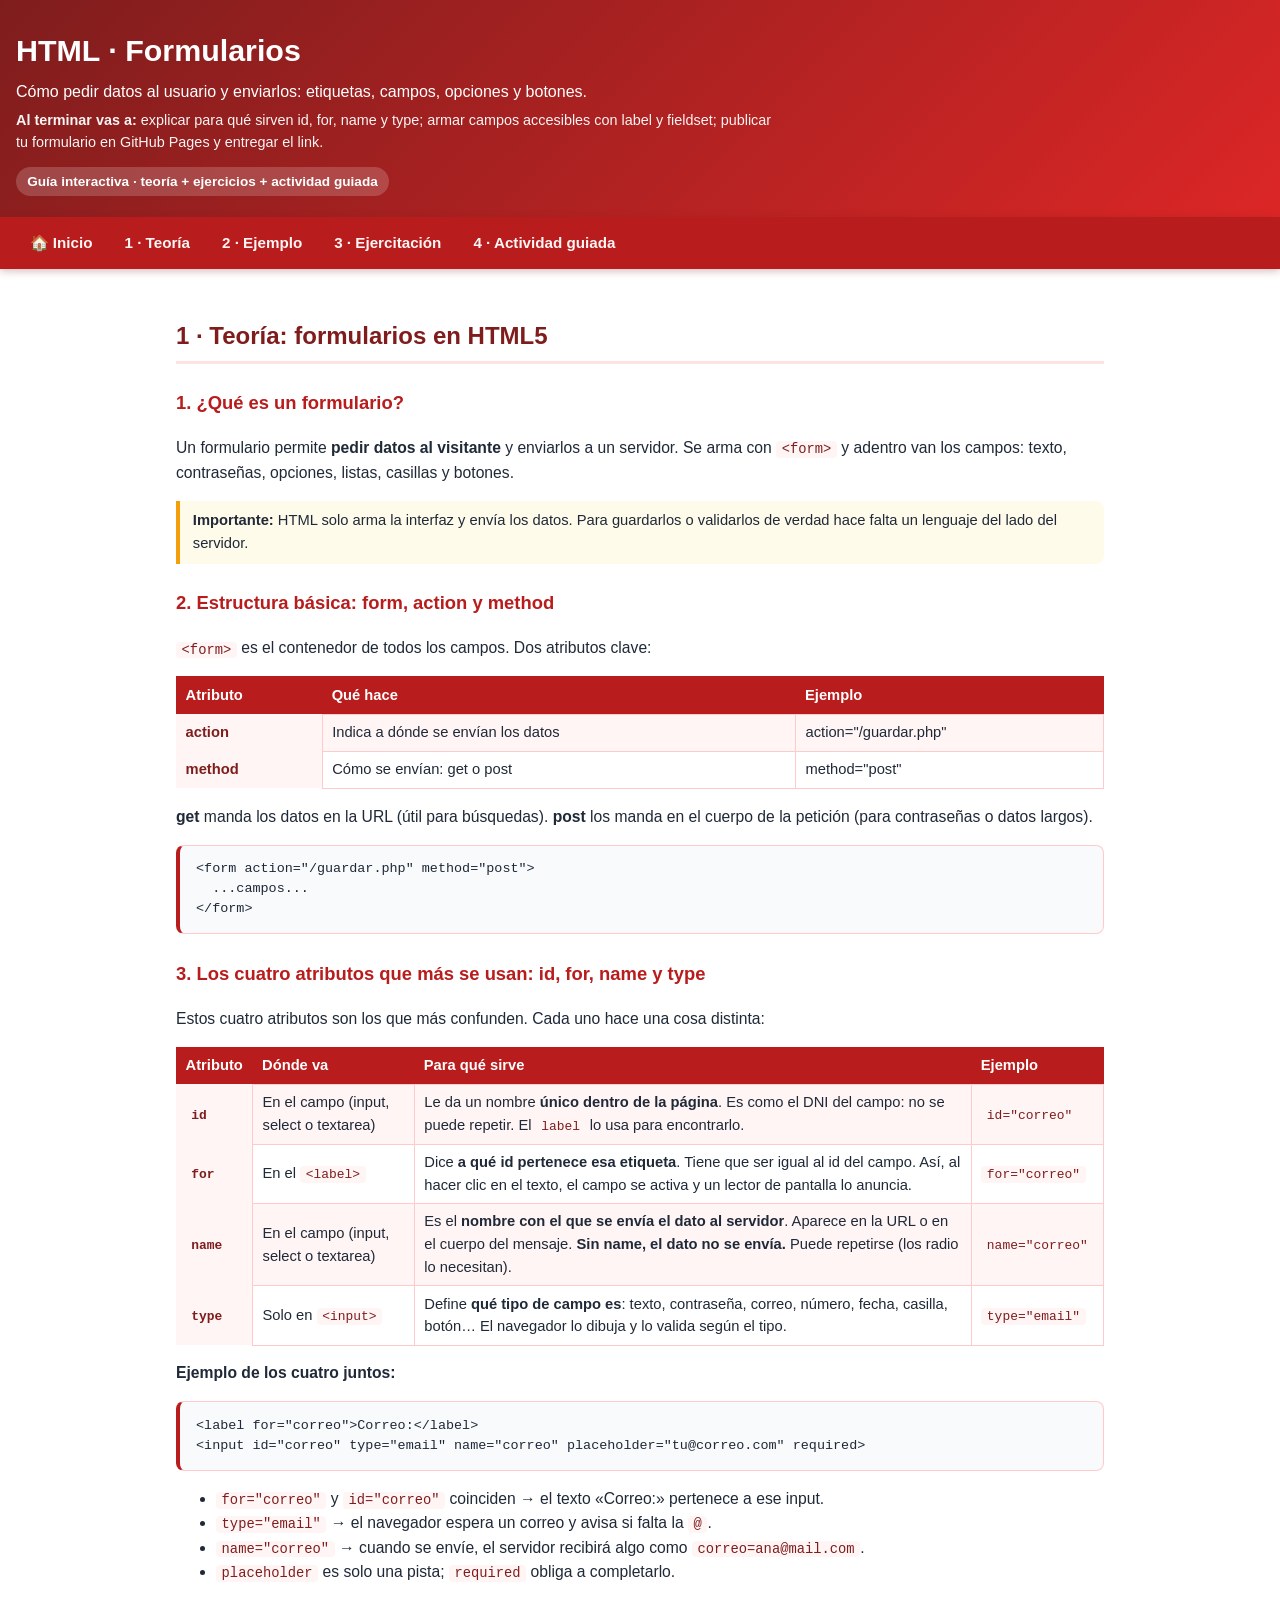
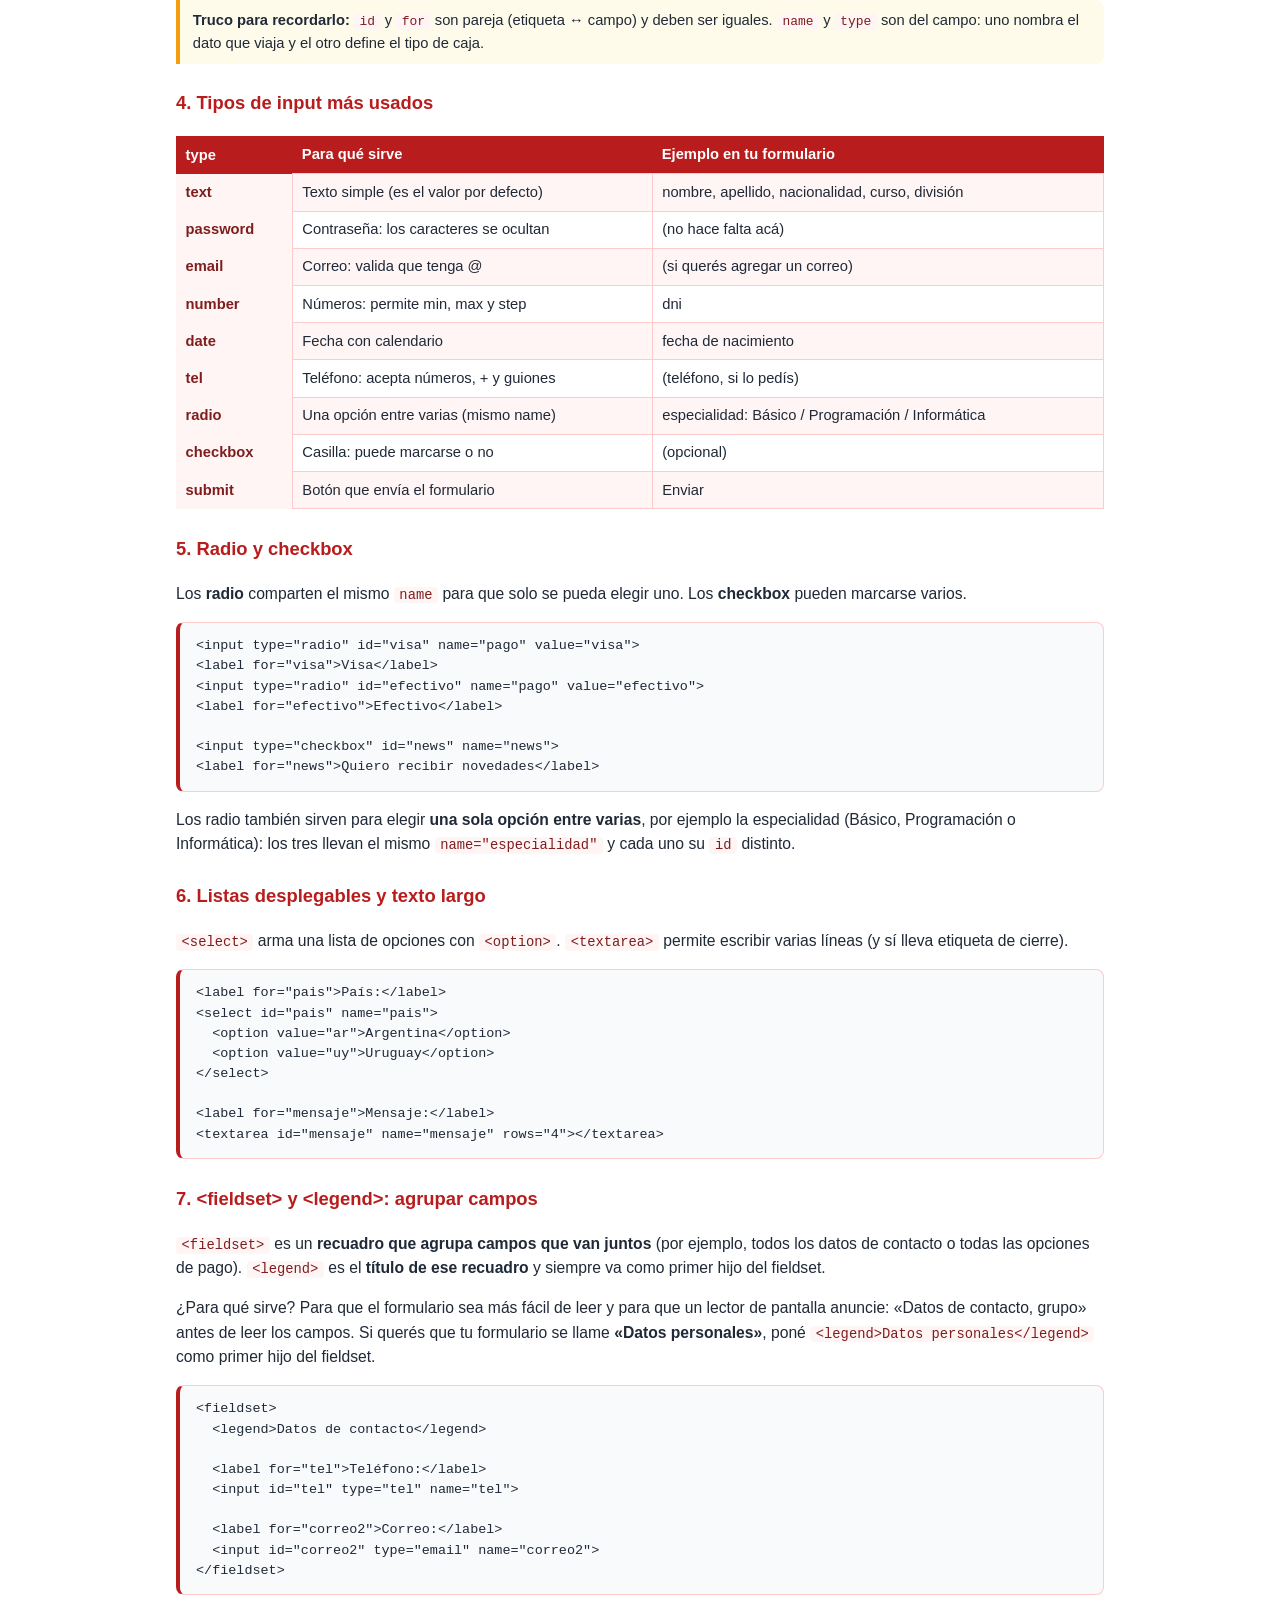
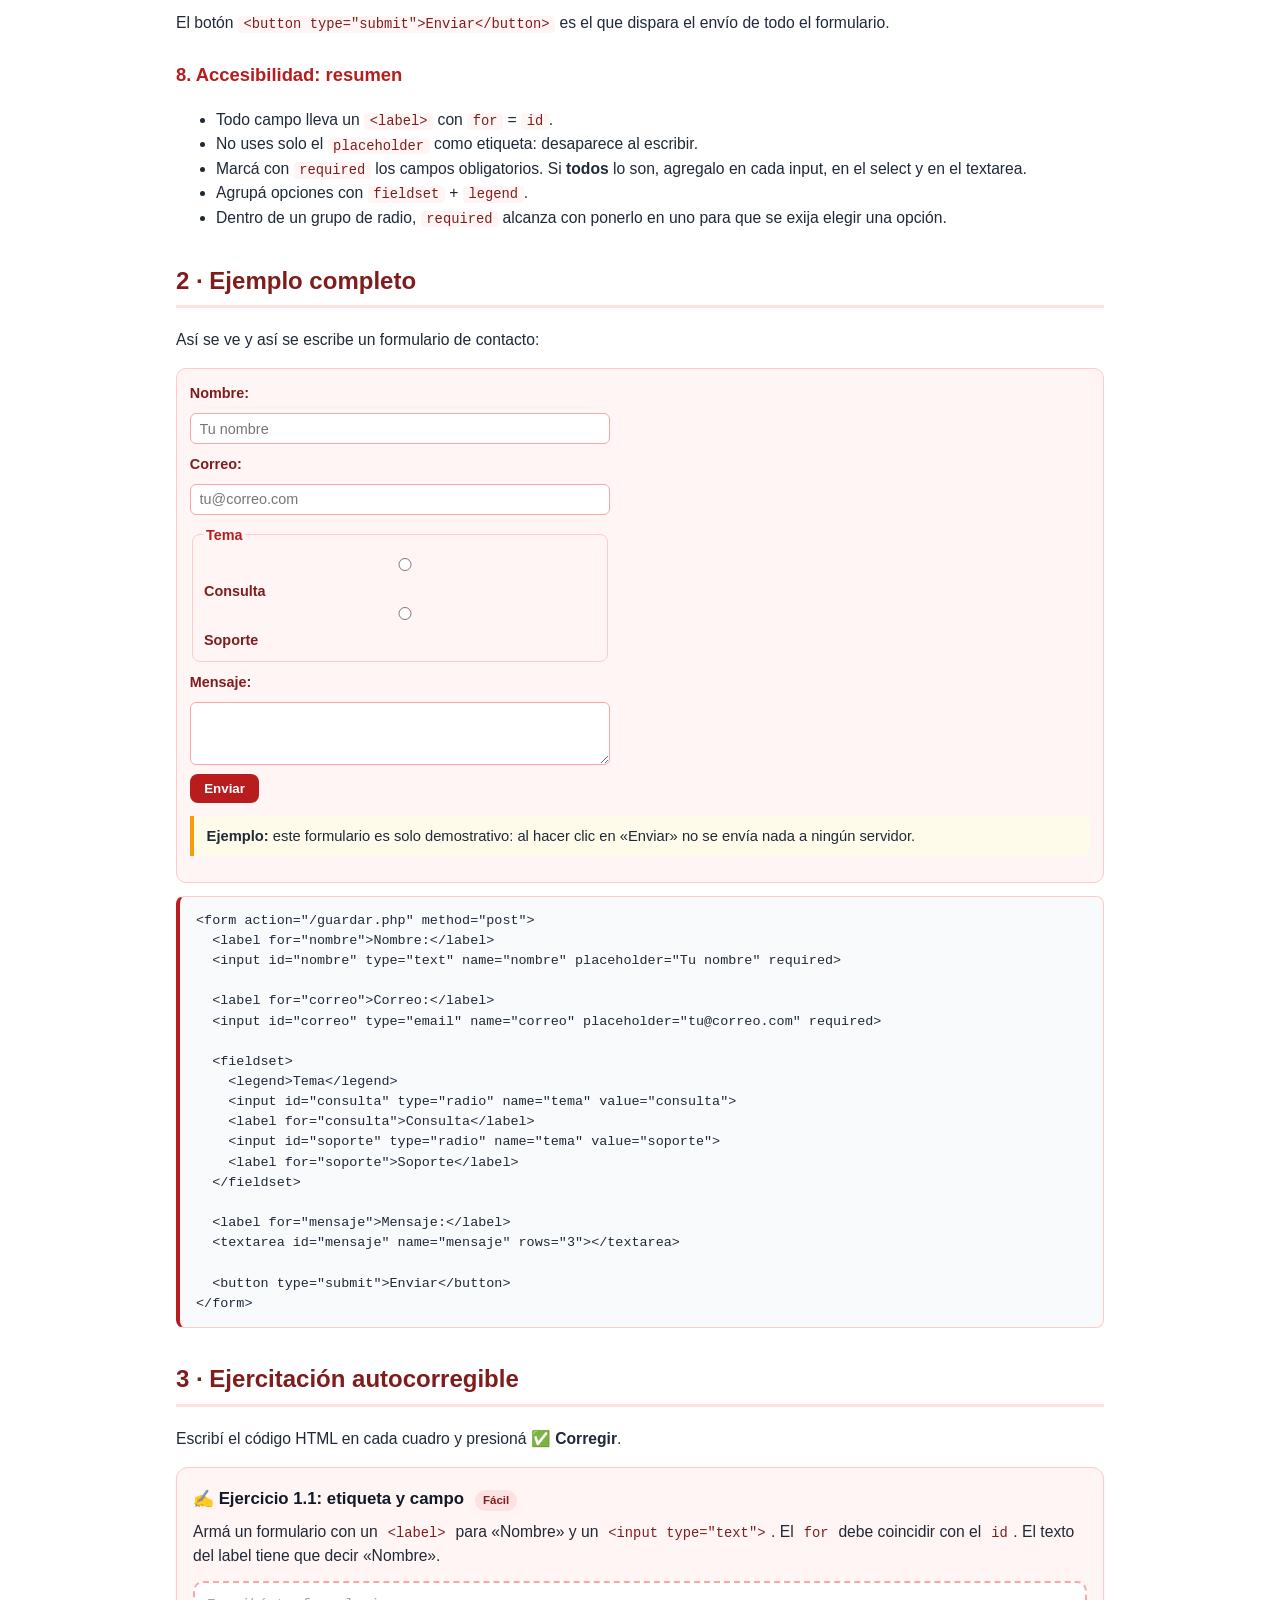
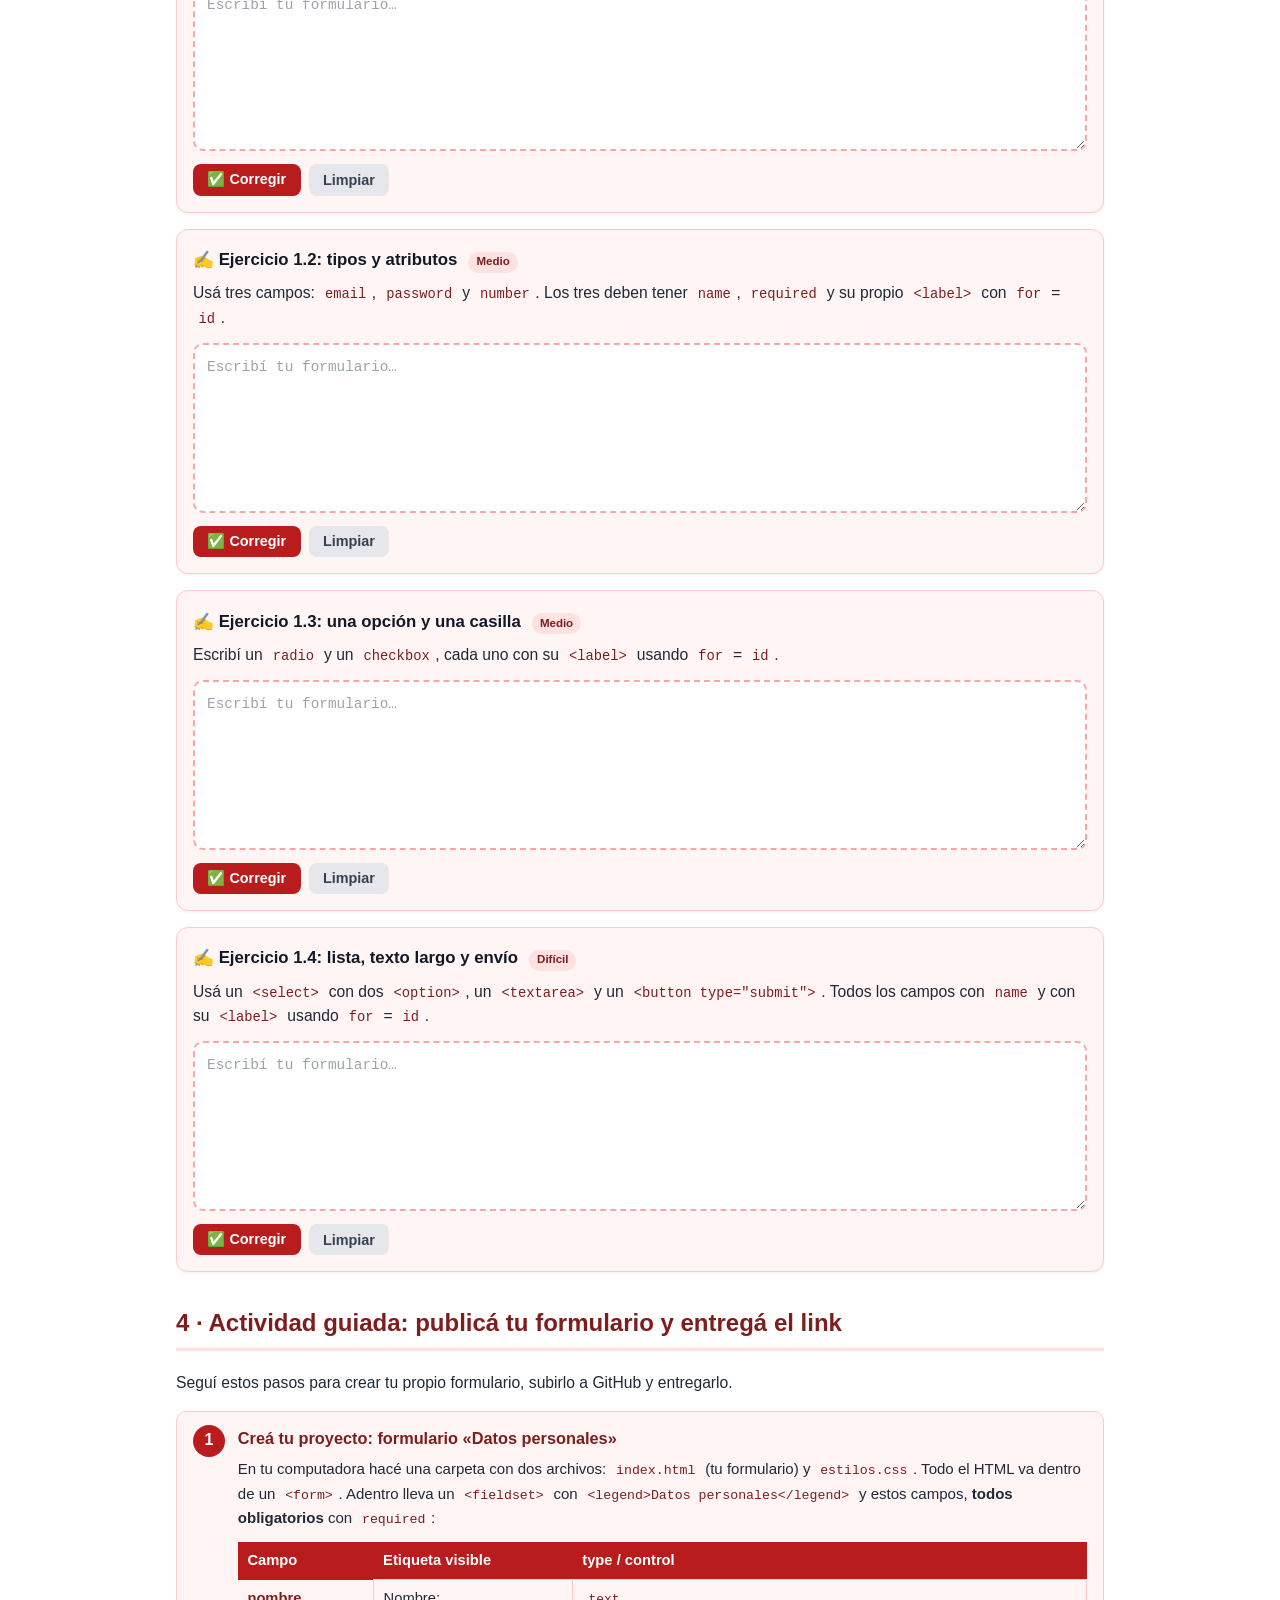
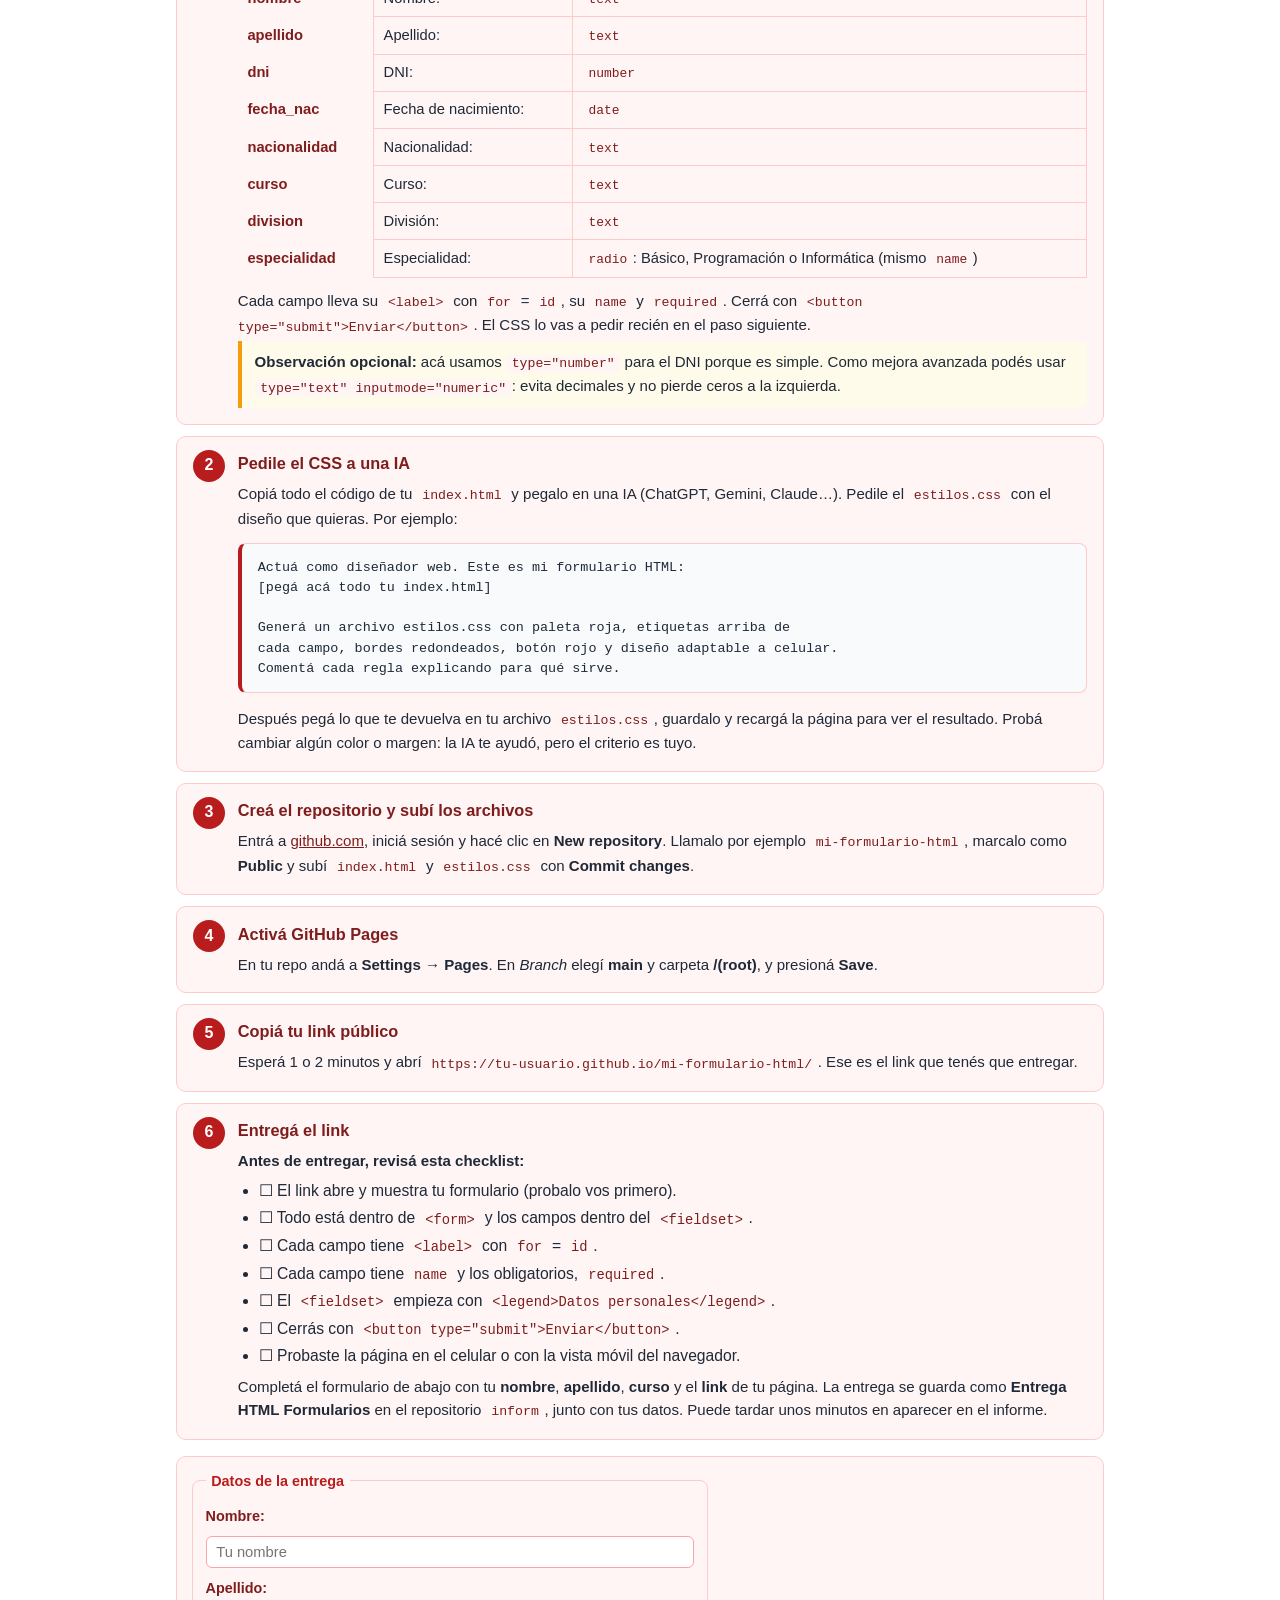
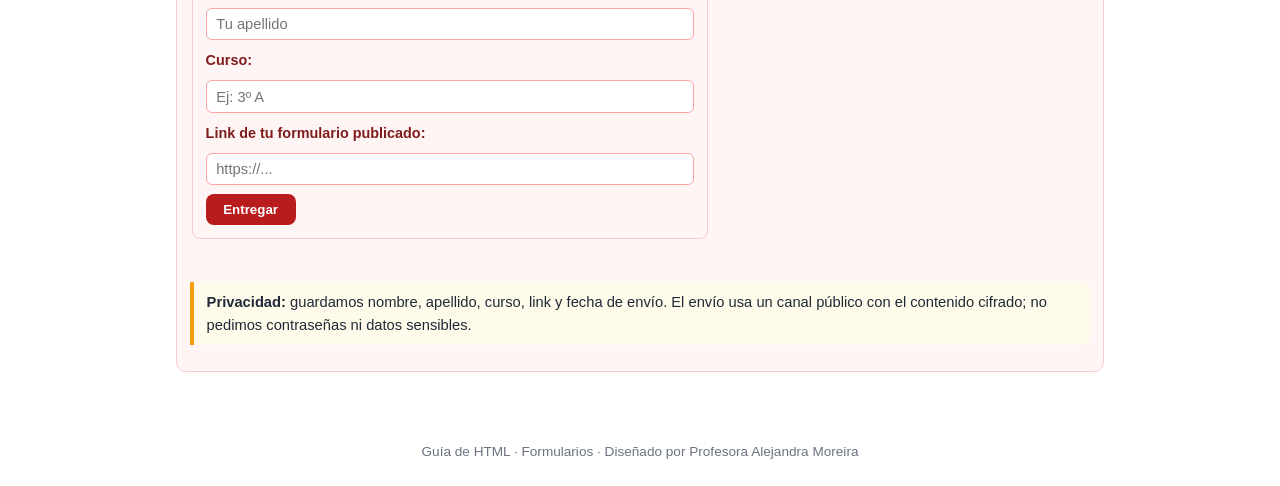
==== formularios/index.html @ 6a8c74bb "Unificar guias de tablas y formularios en el hub con tres entregas y credito docente" ====
<!DOCTYPE html>
<html lang="es">
<head>
<meta charset="utf-8">
<meta name="viewport" content="width=device-width, initial-scale=1">
<meta name="description" content="Guía interactiva de formularios HTML5: para qué sirven id, for, name y type, campos accesibles con label y fieldset, ejercicios autocorregibles y cómo publicar tu formulario con GitHub Pages.">
<title>HTML · Formularios</title>
<link rel="stylesheet" href="../estilos.css">
</head>
<body>
<a class="skip-link" href="#main">Ir al contenido</a>

<header class="hero">
  <h1>HTML · Formularios</h1>
  <p>Cómo pedir datos al usuario y enviarlos: etiquetas, campos, opciones y botones.</p>
  <p class="objetivos"><strong>Al terminar vas a:</strong> explicar para qué sirven id, for, name y type; armar campos accesibles con label y fieldset; publicar tu formulario en GitHub Pages y entregar el link.</p>
  <span class="badge">Guía interactiva · teoría + ejercicios + actividad guiada</span>
</header>

<nav class="solo" aria-label="Navegación de la guía">
  <a href="../index.html">🏠 Inicio</a>
  <a href="#teoria">1 · Teoría</a>
  <a href="#ejemplo">2 · Ejemplo</a>
  <a href="#ejercicios">3 · Ejercitación</a>
  <a href="#actividad">4 · Actividad guiada</a>
</nav>

<main id="main">

<section id="teoria">
  <h2 class="tema">1 · Teoría: formularios en HTML5</h2>

  <h3>1. ¿Qué es un formulario?</h3>
  <p>Un formulario permite <strong>pedir datos al visitante</strong> y enviarlos a un servidor.
  Se arma con <code class="inline">&lt;form&gt;</code> y adentro van los campos: texto,
  contraseñas, opciones, listas, casillas y botones.</p>
  <div class="nota"><strong>Importante:</strong> HTML solo arma la interfaz y envía los datos.
  Para guardarlos o validarlos de verdad hace falta un lenguaje del lado del servidor.</div>

  <h3>2. Estructura básica: form, action y method</h3>
  <p><code class="inline">&lt;form&gt;</code> es el contenedor de todos los campos. Dos atributos clave:</p>
  <div class="tabla-scroll">
  <table class="datos">
    <tr><th scope="col">Atributo</th><th scope="col">Qué hace</th><th scope="col">Ejemplo</th></tr>
    <tr><th scope="row">action</th><td>Indica a dónde se envían los datos</td><td>action="/guardar.php"</td></tr>
    <tr><th scope="row">method</th><td>Cómo se envían: get o post</td><td>method="post"</td></tr>
  </table>
  </div>
  <p><strong>get</strong> manda los datos en la URL (útil para búsquedas).
  <strong>post</strong> los manda en el cuerpo de la petición (para contraseñas o datos largos).</p>
<pre class="codigo">&lt;form action="/guardar.php" method="post"&gt;
  ...campos...
&lt;/form&gt;</pre>

  <h3>3. Los cuatro atributos que más se usan: id, for, name y type</h3>
  <p>Estos cuatro atributos son los que más confunden. Cada uno hace una cosa distinta:</p>
  <div class="tabla-scroll">
  <table class="datos">
    <tr><th scope="col">Atributo</th><th scope="col">Dónde va</th><th scope="col">Para qué sirve</th><th scope="col">Ejemplo</th></tr>
    <tr>
      <th scope="row"><code class="inline">id</code></th>
      <td>En el campo (input, select o textarea)</td>
      <td>Le da un nombre <strong>único dentro de la página</strong>. Es como el DNI del campo: no se puede repetir. El <code class="inline">label</code> lo usa para encontrarlo.</td>
      <td><code class="inline">id="correo"</code></td>
    </tr>
    <tr>
      <th scope="row"><code class="inline">for</code></th>
      <td>En el <code class="inline">&lt;label&gt;</code></td>
      <td>Dice <strong>a qué id pertenece esa etiqueta</strong>. Tiene que ser igual al id del campo. Así, al hacer clic en el texto, el campo se activa y un lector de pantalla lo anuncia.</td>
      <td><code class="inline">for="correo"</code></td>
    </tr>
    <tr>
      <th scope="row"><code class="inline">name</code></th>
      <td>En el campo (input, select o textarea)</td>
      <td>Es el <strong>nombre con el que se envía el dato al servidor</strong>. Aparece en la URL o en el cuerpo del mensaje. <strong>Sin name, el dato no se envía.</strong> Puede repetirse (los radio lo necesitan).</td>
      <td><code class="inline">name="correo"</code></td>
    </tr>
    <tr>
      <th scope="row"><code class="inline">type</code></th>
      <td>Solo en <code class="inline">&lt;input&gt;</code></td>
      <td>Define <strong>qué tipo de campo es</strong>: texto, contraseña, correo, número, fecha, casilla, botón… El navegador lo dibuja y lo valida según el tipo.</td>
      <td><code class="inline">type="email"</code></td>
    </tr>
  </table>
  </div>

  <p><strong>Ejemplo de los cuatro juntos:</strong></p>
<pre class="codigo">&lt;label for="correo"&gt;Correo:&lt;/label&gt;
&lt;input id="correo" type="email" name="correo" placeholder="tu@correo.com" required&gt;</pre>
  <ul>
    <li><code class="inline">for="correo"</code> y <code class="inline">id="correo"</code> coinciden → el texto «Correo:» pertenece a ese input.</li>
    <li><code class="inline">type="email"</code> → el navegador espera un correo y avisa si falta la <code class="inline">@</code>.</li>
    <li><code class="inline">name="correo"</code> → cuando se envíe, el servidor recibirá algo como <code class="inline">correo=ana@mail.com</code>.</li>
    <li><code class="inline">placeholder</code> es solo una pista; <code class="inline">required</code> obliga a completarlo.</li>
  </ul>
  <div class="nota"><strong>Truco para recordarlo:</strong> <code class="inline">id</code> y <code class="inline">for</code> son pareja (etiqueta ↔ campo) y deben ser iguales. <code class="inline">name</code> y <code class="inline">type</code> son del campo: uno nombra el dato que viaja y el otro define el tipo de caja.</div>

  <h3>4. Tipos de input más usados</h3>
  <div class="tabla-scroll">
  <table class="datos">
    <tr><th scope="col">type</th><th scope="col">Para qué sirve</th><th scope="col">Ejemplo en tu formulario</th></tr>
    <tr><th scope="row">text</th><td>Texto simple (es el valor por defecto)</td><td>nombre, apellido, nacionalidad, curso, división</td></tr>
    <tr><th scope="row">password</th><td>Contraseña: los caracteres se ocultan</td><td>(no hace falta acá)</td></tr>
    <tr><th scope="row">email</th><td>Correo: valida que tenga @</td><td>(si querés agregar un correo)</td></tr>
    <tr><th scope="row">number</th><td>Números: permite min, max y step</td><td>dni</td></tr>
    <tr><th scope="row">date</th><td>Fecha con calendario</td><td>fecha de nacimiento</td></tr>
    <tr><th scope="row">tel</th><td>Teléfono: acepta números, + y guiones</td><td>(teléfono, si lo pedís)</td></tr>
    <tr><th scope="row">radio</th><td>Una opción entre varias (mismo name)</td><td>especialidad: Básico / Programación / Informática</td></tr>
    <tr><th scope="row">checkbox</th><td>Casilla: puede marcarse o no</td><td>(opcional)</td></tr>
    <tr><th scope="row">submit</th><td>Botón que envía el formulario</td><td>Enviar</td></tr>
  </table>
  </div>

  <h3>5. Radio y checkbox</h3>
  <p>Los <strong>radio</strong> comparten el mismo <code class="inline">name</code> para que solo
  se pueda elegir uno. Los <strong>checkbox</strong> pueden marcarse varios.</p>
<pre class="codigo">&lt;input type="radio" id="visa" name="pago" value="visa"&gt;
&lt;label for="visa"&gt;Visa&lt;/label&gt;
&lt;input type="radio" id="efectivo" name="pago" value="efectivo"&gt;
&lt;label for="efectivo"&gt;Efectivo&lt;/label&gt;

&lt;input type="checkbox" id="news" name="news"&gt;
&lt;label for="news"&gt;Quiero recibir novedades&lt;/label&gt;</pre>
  <p>Los radio también sirven para elegir <strong>una sola opción entre varias</strong>, por ejemplo
  la especialidad (Básico, Programación o Informática): los tres llevan el mismo
  <code class="inline">name="especialidad"</code> y cada uno su <code class="inline">id</code> distinto.</p>

  <h3>6. Listas desplegables y texto largo</h3>
  <p><code class="inline">&lt;select&gt;</code> arma una lista de opciones con
  <code class="inline">&lt;option&gt;</code>. <code class="inline">&lt;textarea&gt;</code> permite
  escribir varias líneas (y sí lleva etiqueta de cierre).</p>
<pre class="codigo">&lt;label for="pais"&gt;País:&lt;/label&gt;
&lt;select id="pais" name="pais"&gt;
  &lt;option value="ar"&gt;Argentina&lt;/option&gt;
  &lt;option value="uy"&gt;Uruguay&lt;/option&gt;
&lt;/select&gt;

&lt;label for="mensaje"&gt;Mensaje:&lt;/label&gt;
&lt;textarea id="mensaje" name="mensaje" rows="4"&gt;&lt;/textarea&gt;</pre>

  <h3>7. &lt;fieldset&gt; y &lt;legend&gt;: agrupar campos</h3>
  <p><code class="inline">&lt;fieldset&gt;</code> es un <strong>recuadro que agrupa campos que van juntos</strong>
  (por ejemplo, todos los datos de contacto o todas las opciones de pago).
  <code class="inline">&lt;legend&gt;</code> es el <strong>título de ese recuadro</strong> y siempre va
  como primer hijo del fieldset.</p>
  <p>¿Para qué sirve? Para que el formulario sea más fácil de leer y para que un lector de
  pantalla anuncie: «Datos de contacto, grupo» antes de leer los campos.
  Si querés que tu formulario se llame <strong>«Datos personales»</strong>, poné
  <code class="inline">&lt;legend&gt;Datos personales&lt;/legend&gt;</code> como primer hijo del fieldset.</p>
<pre class="codigo">&lt;fieldset&gt;
  &lt;legend&gt;Datos de contacto&lt;/legend&gt;

  &lt;label for="tel"&gt;Teléfono:&lt;/label&gt;
  &lt;input id="tel" type="tel" name="tel"&gt;

  &lt;label for="correo2"&gt;Correo:&lt;/label&gt;
  &lt;input id="correo2" type="email" name="correo2"&gt;
&lt;/fieldset&gt;</pre>
  <p>El botón <code class="inline">&lt;button type="submit"&gt;Enviar&lt;/button&gt;</code> es el que
  dispara el envío de todo el formulario.</p>

  <h3>8. Accesibilidad: resumen</h3>
  <ul>
    <li>Todo campo lleva un <code class="inline">&lt;label&gt;</code> con <code class="inline">for</code> = <code class="inline">id</code>.</li>
    <li>No uses solo el <code class="inline">placeholder</code> como etiqueta: desaparece al escribir.</li>
    <li>Marcá con <code class="inline">required</code> los campos obligatorios. Si <strong>todos</strong> lo son, agregalo en cada input, en el select y en el textarea.</li>
    <li>Agrupá opciones con <code class="inline">fieldset</code> + <code class="inline">legend</code>.</li>
    <li>Dentro de un grupo de radio, <code class="inline">required</code> alcanza con ponerlo en uno para que se exija elegir una opción.</li>
  </ul>
</section>

<section id="ejemplo">
  <h2 class="tema">2 · Ejemplo completo</h2>
  <p>Así se ve y así se escribe un formulario de contacto:</p>
  <div class="ejemplo">
    <form class="demo-form" id="form-demo" action="#" method="post">
      <label for="demo-nombre">Nombre:</label>
      <input id="demo-nombre" type="text" name="nombre" placeholder="Tu nombre" required>
      <label for="demo-correo">Correo:</label>
      <input id="demo-correo" type="email" name="correo" placeholder="tu@correo.com" required>
      <fieldset>
        <legend>Tema</legend>
        <input id="demo-consulta" type="radio" name="tema" value="consulta">
        <label for="demo-consulta">Consulta</label>
        <input id="demo-soporte" type="radio" name="tema" value="soporte">
        <label for="demo-soporte">Soporte</label>
      </fieldset>
      <label for="demo-mensaje">Mensaje:</label>
      <textarea id="demo-mensaje" name="mensaje" rows="3"></textarea>
      <button type="submit">Enviar</button>
    </form>
    <p class="nota"><strong>Ejemplo:</strong> este formulario es solo demostrativo: al hacer clic en «Enviar» no se envía nada a ningún servidor.</p>
  </div>
<pre class="codigo">&lt;form action="/guardar.php" method="post"&gt;
  &lt;label for="nombre"&gt;Nombre:&lt;/label&gt;
  &lt;input id="nombre" type="text" name="nombre" placeholder="Tu nombre" required&gt;

  &lt;label for="correo"&gt;Correo:&lt;/label&gt;
  &lt;input id="correo" type="email" name="correo" placeholder="tu@correo.com" required&gt;

  &lt;fieldset&gt;
    &lt;legend&gt;Tema&lt;/legend&gt;
    &lt;input id="consulta" type="radio" name="tema" value="consulta"&gt;
    &lt;label for="consulta"&gt;Consulta&lt;/label&gt;
    &lt;input id="soporte" type="radio" name="tema" value="soporte"&gt;
    &lt;label for="soporte"&gt;Soporte&lt;/label&gt;
  &lt;/fieldset&gt;

  &lt;label for="mensaje"&gt;Mensaje:&lt;/label&gt;
  &lt;textarea id="mensaje" name="mensaje" rows="3"&gt;&lt;/textarea&gt;

  &lt;button type="submit"&gt;Enviar&lt;/button&gt;
&lt;/form&gt;</pre>
</section>

<section id="ejercicios">
  <h2 class="tema">3 · Ejercitación autocorregible</h2>
  <p>Escribí el código HTML en cada cuadro y presioná <strong>✅ Corregir</strong>.</p>

  <article class="ejercicio" data-id="f1">
    <h3>✍️ Ejercicio 1.1: etiqueta y campo <span class="nivel">Fácil</span></h3>
    <p class="consigna">Armá un formulario con un <code class="inline">&lt;label&gt;</code> para
    «Nombre» y un <code class="inline">&lt;input type="text"&gt;</code>. El <code class="inline">for</code>
    debe coincidir con el <code class="inline">id</code>. El texto del label tiene que decir «Nombre».</p>
    <textarea class="respuesta" spellcheck="false" placeholder="Escribí tu formulario…"></textarea>
    <div class="acciones">
      <button type="button" class="accion corregir">✅ Corregir</button>
      <button type="button" class="accion limpiar">Limpiar</button>
    </div>
    <div class="resultado"></div>
  </article>

  <article class="ejercicio" data-id="f2">
    <h3>✍️ Ejercicio 1.2: tipos y atributos <span class="nivel">Medio</span></h3>
    <p class="consigna">Usá tres campos: <code class="inline">email</code>,
    <code class="inline">password</code> y <code class="inline">number</code>. Los tres deben tener
    <code class="inline">name</code>, <code class="inline">required</code> y su propio
    <code class="inline">&lt;label&gt;</code> con <code class="inline">for</code> = <code class="inline">id</code>.</p>
    <textarea class="respuesta" spellcheck="false" placeholder="Escribí tu formulario…"></textarea>
    <div class="acciones">
      <button type="button" class="accion corregir">✅ Corregir</button>
      <button type="button" class="accion limpiar">Limpiar</button>
    </div>
    <div class="resultado"></div>
  </article>

  <article class="ejercicio" data-id="f3">
    <h3>✍️ Ejercicio 1.3: una opción y una casilla <span class="nivel">Medio</span></h3>
    <p class="consigna">Escribí un <code class="inline">radio</code> y un
    <code class="inline">checkbox</code>, cada uno con su <code class="inline">&lt;label&gt;</code>
    usando <code class="inline">for</code> = <code class="inline">id</code>.</p>
    <textarea class="respuesta" spellcheck="false" placeholder="Escribí tu formulario…"></textarea>
    <div class="acciones">
      <button type="button" class="accion corregir">✅ Corregir</button>
      <button type="button" class="accion limpiar">Limpiar</button>
    </div>
    <div class="resultado"></div>
  </article>

  <article class="ejercicio" data-id="f4">
    <h3>✍️ Ejercicio 1.4: lista, texto largo y envío <span class="nivel">Difícil</span></h3>
    <p class="consigna">Usá un <code class="inline">&lt;select&gt;</code> con dos
    <code class="inline">&lt;option&gt;</code>, un <code class="inline">&lt;textarea&gt;</code> y un
    <code class="inline">&lt;button type="submit"&gt;</code>. Todos los campos con
    <code class="inline">name</code> y con su <code class="inline">&lt;label&gt;</code>
    usando <code class="inline">for</code> = <code class="inline">id</code>.</p>
    <textarea class="respuesta" spellcheck="false" placeholder="Escribí tu formulario…"></textarea>
    <div class="acciones">
      <button type="button" class="accion corregir">✅ Corregir</button>
      <button type="button" class="accion limpiar">Limpiar</button>
    </div>
    <div class="resultado"></div>
  </article>
</section>

<section id="actividad">
  <h2 class="tema">4 · Actividad guiada: publicá tu formulario y entregá el link</h2>
  <p>Seguí estos pasos para crear tu propio formulario, subirlo a GitHub y entregarlo.</p>

  <div class="pasos-actividad">
    <div class="paso-item">
      <span class="paso-num">1</span>
      <div>
        <h3>Creá tu proyecto: formulario «Datos personales»</h3>
        <p>En tu computadora hacé una carpeta con dos archivos:
        <code class="inline">index.html</code> (tu formulario) y <code class="inline">estilos.css</code>.
        Todo el HTML va dentro de un <code class="inline">&lt;form&gt;</code>. Adentro lleva un
        <code class="inline">&lt;fieldset&gt;</code> con
        <code class="inline">&lt;legend&gt;Datos personales&lt;/legend&gt;</code> y estos campos,
        <strong>todos obligatorios</strong> con <code class="inline">required</code>:</p>
        <div class="tabla-scroll">
  <table class="datos">
          <tr><th scope="col">Campo</th><th scope="col">Etiqueta visible</th><th scope="col">type / control</th></tr>
          <tr><th scope="row">nombre</th><td>Nombre:</td><td><code class="inline">text</code></td></tr>
          <tr><th scope="row">apellido</th><td>Apellido:</td><td><code class="inline">text</code></td></tr>
          <tr><th scope="row">dni</th><td>DNI:</td><td><code class="inline">number</code></td></tr>
          <tr><th scope="row">fecha_nac</th><td>Fecha de nacimiento:</td><td><code class="inline">date</code></td></tr>
          <tr><th scope="row">nacionalidad</th><td>Nacionalidad:</td><td><code class="inline">text</code></td></tr>
          <tr><th scope="row">curso</th><td>Curso:</td><td><code class="inline">text</code></td></tr>
          <tr><th scope="row">division</th><td>División:</td><td><code class="inline">text</code></td></tr>
          <tr><th scope="row">especialidad</th><td>Especialidad:</td><td><code class="inline">radio</code>: Básico, Programación o Informática (mismo <code class="inline">name</code>)</td></tr>
        </table>
  </div>
        <p>Cada campo lleva su <code class="inline">&lt;label&gt;</code> con
        <code class="inline">for</code> = <code class="inline">id</code>, su
        <code class="inline">name</code> y <code class="inline">required</code>. Cerrá con
        <code class="inline">&lt;button type="submit"&gt;Enviar&lt;/button&gt;</code>.
        El CSS lo vas a pedir recién en el paso siguiente.</p>
        <p class="nota"><strong>Observación opcional:</strong> acá usamos
        <code class="inline">type="number"</code> para el DNI porque es simple. Como mejora
        avanzada podés usar <code class="inline">type="text" inputmode="numeric"</code>:
        evita decimales y no pierde ceros a la izquierda.</p>
      </div>
    </div>

    <div class="paso-item">
      <span class="paso-num">2</span>
      <div>
        <h3>Pedile el CSS a una IA</h3>
        <p>Copiá todo el código de tu <code class="inline">index.html</code> y pegalo en una IA
        (ChatGPT, Gemini, Claude…). Pedile el <code class="inline">estilos.css</code> con el
        diseño que quieras. Por ejemplo:</p>
<pre class="codigo">Actuá como diseñador web. Este es mi formulario HTML:
[pegá acá todo tu index.html]

Generá un archivo estilos.css con paleta roja, etiquetas arriba de
cada campo, bordes redondeados, botón rojo y diseño adaptable a celular.
Comentá cada regla explicando para qué sirve.</pre>
        <p>Después pegá lo que te devuelva en tu archivo <code class="inline">estilos.css</code>,
        guardalo y recargá la página para ver el resultado. Probá cambiar algún color o
        margen: la IA te ayudó, pero el criterio es tuyo.</p>
      </div>
    </div>

    <div class="paso-item">
      <span class="paso-num">3</span>
      <div>
        <h3>Creá el repositorio y subí los archivos</h3>
        <p>Entrá a <a href="https://github.com" target="_blank" rel="noopener">github.com</a>,
        iniciá sesión y hacé clic en <strong>New repository</strong>. Llamalo por ejemplo
        <code class="inline">mi-formulario-html</code>, marcalo como <strong>Public</strong> y subí
        <code class="inline">index.html</code> y <code class="inline">estilos.css</code> con
        <strong>Commit changes</strong>.</p>
      </div>
    </div>

    <div class="paso-item">
      <span class="paso-num">4</span>
      <div>
        <h3>Activá GitHub Pages</h3>
        <p>En tu repo andá a <strong>Settings → Pages</strong>. En <em>Branch</em> elegí
        <strong>main</strong> y carpeta <strong>/(root)</strong>, y presioná <strong>Save</strong>.</p>
      </div>
    </div>

    <div class="paso-item">
      <span class="paso-num">5</span>
      <div>
        <h3>Copiá tu link público</h3>
        <p>Esperá 1 o 2 minutos y abrí
        <code class="inline">https://tu-usuario.github.io/mi-formulario-html/</code>.
        Ese es el link que tenés que entregar.</p>
      </div>
    </div>

    <div class="paso-item">
      <span class="paso-num">6</span>
      <div>
        <h3>Entregá el link</h3>
        <p><strong>Antes de entregar, revisá esta checklist:</strong></p>
        <ul class="checklist">
          <li>☐ El link abre y muestra tu formulario (probalo vos primero).</li>
          <li>☐ Todo está dentro de <code class="inline">&lt;form&gt;</code> y los campos dentro del <code class="inline">&lt;fieldset&gt;</code>.</li>
          <li>☐ Cada campo tiene <code class="inline">&lt;label&gt;</code> con <code class="inline">for</code> = <code class="inline">id</code>.</li>
          <li>☐ Cada campo tiene <code class="inline">name</code> y los obligatorios, <code class="inline">required</code>.</li>
          <li>☐ El <code class="inline">&lt;fieldset&gt;</code> empieza con <code class="inline">&lt;legend&gt;Datos personales&lt;/legend&gt;</code>.</li>
          <li>☐ Cerrás con <code class="inline">&lt;button type="submit"&gt;Enviar&lt;/button&gt;</code>.</li>
          <li>☐ Probaste la página en el celular o con la vista móvil del navegador.</li>
        </ul>
        <p>Completá el formulario de abajo con tu <strong>nombre</strong>,
        <strong>apellido</strong>, <strong>curso</strong> y el <strong>link</strong> de tu página.
        La entrega se guarda como <strong>Entrega HTML Formularios</strong> en el repositorio
        <code class="inline">inform</code>, junto con tus datos. Puede tardar unos minutos
        en aparecer en el informe.</p>
      </div>
    </div>
  </div>

  <div class="ejemplo">
    <form class="entrega-form" id="form-entrega" data-examen="entrega-html-formularios" data-titulo="Entrega HTML Formularios" data-detalle="Link del formulario">
      <fieldset>
        <legend>Datos de la entrega</legend>
        <label for="ent-nombre">Nombre:</label>
        <input id="ent-nombre" name="nombre" type="text" placeholder="Tu nombre" required>
        <label for="ent-apellido">Apellido:</label>
        <input id="ent-apellido" name="apellido" type="text" placeholder="Tu apellido" required>
        <label for="ent-curso">Curso:</label>
        <input id="ent-curso" name="curso" type="text" placeholder="Ej: 3º A" required>
        <label for="ent-link">Link de tu formulario publicado:</label>
        <input id="ent-link" name="link" type="url" placeholder="https://..." required>
        <button type="submit">Entregar</button>
      </fieldset>
    </form>
    <div class="estado-entrega" id="estado-entrega" role="status" aria-live="polite"></div>
    <p class="nota"><strong>Privacidad:</strong> guardamos nombre, apellido, curso, link y fecha de envío. El envío usa un canal público con el contenido cifrado; no pedimos contraseñas ni datos sensibles.</p>
  </div>
</section>

</main>

<footer>Guía de HTML · Formularios · Diseñado por Profesora Alejandra Moreira</footer>

<script>
/* ---------- Ejercicios ---------- */
window.EJERCICIOS = {
  f1: { requisitos: [
    { d:'Usa &lt;form&gt;', p:'Envolvé todo con &lt;form&gt; y &lt;/form&gt;.', f:t => etiquetas(t,'form').length >= 1 },
    { d:'Usa &lt;label&gt; con for', p:'Escribí &lt;label for="nombre"&gt;Nombre:&lt;/label&gt;.', f:t => etiquetas(t,'label').some(a => !!atributo(a,'for')) },
    { d:'Usa &lt;input&gt; con id', p:'Agregá id="nombre" dentro del &lt;input&gt;.', f:t => etiquetas(t,'input').some(a => !!atributo(a,'id')) },
    { d:'Usa type="text"', p:'El campo del nombre lleva type="text".', f:t => etiquetas(t,'input').some(a => tipoDe(a) === 'text') },
    { d:'El for del label coincide con el id del input', p:'Si el input tiene id="nombre", el label debe tener for="nombre".', f:t => labelsQueApuntan(t, idsDe(t)).length >= 1 },
    { d:'El label dice «Nombre»', p:'Cambiá el texto del label por «Nombre:».', f:t => etiquetasConContenido(t,'label').some(function(l){
        const f = atributo(l.attrs, 'for');
        return !!f && idsDe(t).indexOf(f) !== -1 && textoVisible(l.contenido).indexOf('nombre') !== -1;
    }) }
  ]},
  f2: { requisitos: [
    { d:'Usa al menos tres &lt;input&gt;', p:'Necesitás un email, una clave y un número: tres &lt;input&gt;.', f:t => etiquetas(t,'input').length >= 3 },
    { d:'Usa type="email"', p:'Uno de los campos lleva type="email".', f:t => etiquetas(t,'input').some(a => tipoDe(a) === 'email') },
    { d:'Usa type="password"', p:'Uno de los campos lleva type="password".', f:t => etiquetas(t,'input').some(a => tipoDe(a) === 'password') },
    { d:'Usa type="number"', p:'Uno de los campos lleva type="number".', f:t => etiquetas(t,'input').some(a => tipoDe(a) === 'number') },
    { d:'Cada uno de los tres campos tiene su required', p:'Poné required en los tres inputs, no solo en uno.', f:t => {
        const campos = camposDeTipo(t, ['email','password','number']);
        return campos.length === 3 && campos.every(a => tieneAtributo(a,'required'));
    }},
    { d:'Cada uno de los tres campos tiene su name', p:'Poné name="correo", name="clave", etc. en los tres inputs.', f:t => {
        const campos = camposDeTipo(t, ['email','password','number']);
        return campos.length === 3 && campos.every(a => !!atributo(a,'name'));
    }},
    { d:'Cada campo tiene su &lt;label&gt; con for = id', p:'Dale un id distinto a cada input y un &lt;label for="ese-id"&gt; a cada uno.', f:t => todosEtiquetados(t, camposDeTipo(t, ['email','password','number'])) }
  ]},
  f3: { requisitos: [
    { d:'Usa un radio', p:'Agregá &lt;input type="radio"&gt;.', f:t => etiquetas(t,'input').some(a => tipoDe(a) === 'radio') },
    { d:'Usa un checkbox', p:'Agregá &lt;input type="checkbox"&gt;.', f:t => etiquetas(t,'input').some(a => tipoDe(a) === 'checkbox') },
    { d:'Usa dos &lt;label&gt; con for', p:'Escribí dos etiquetas con su atributo for.', f:t => etiquetas(t,'label').filter(a => !!atributo(a,'for')).length >= 2 },
    { d:'Usa id en los campos', p:'Poné id="visa" e id="news" (o los que quieras) en los inputs.', f:t => idsDe(t).length >= 2 },
    { d:'Cada label apunta al id de su campo', p:'El for de cada label tiene que copiar exactamente el id de su input.', f:t => labelsQueApuntan(t, idsDe(t)).length >= 2 }
  ]},
  f4: { requisitos: [
    { d:'Usa &lt;select&gt;', p:'Agregá &lt;select&gt; con sus &lt;option&gt;.', f:t => etiquetas(t,'select').length >= 1 },
    { d:'Usa dos &lt;option&gt;', p:'Poné dos opciones dentro del &lt;select&gt;.', f:t => etiquetas(t,'option').length >= 2 },
    { d:'Usa &lt;textarea&gt;', p:'Agregá &lt;textarea&gt;&lt;/textarea&gt; (lleva etiqueta de cierre).', f:t => etiquetas(t,'textarea').length >= 1 },
    { d:'Usa &lt;button type="submit"&gt;', p:'Cerrá con &lt;button type="submit"&gt;Enviar&lt;/button&gt;.', f:t => etiquetas(t,'button').some(a => tipoDe(a) === 'submit') },
    { d:'Usa name en select y textarea', p:'Poné name="pais" en el select y name="mensaje" en el textarea.', f:t => {
        const sel = etiquetas(t,'select')[0];
        const ta = etiquetas(t,'textarea')[0];
        return !!sel && !!ta && !!atributo(sel,'name') && !!atributo(ta,'name');
    }},
    { d:'Cada control tiene su &lt;label&gt; con for = id', p:'El &lt;select&gt; y el &lt;textarea&gt; necesitan id y su &lt;label for="ese-id"&gt;.', f:t => todosEtiquetados(t, etiquetas(t,'select').concat(etiquetas(t,'textarea'))) }
  ]}
};

/* El formulario de ejemplo no envía nada */
const formDemo = document.getElementById('form-demo');
if (formDemo){
  formDemo.addEventListener('submit', function(e){ e.preventDefault(); });
}
</script>
<script src="../scripts/ejercicios.js" defer></script>
<script src="../scripts/entrega.js" defer></script>
</body>
</html>
---- estilos.css ----
﻿/* ============================================================
   ESTILOS BASE (los mismos que la guía de Formularios)
   ============================================================ */
:root{
  --rojo:#b91c1c;
  --rojo-vivo:#dc2626;
  --rojo-oscuro:#7f1d1d;
  --rojo-claro:#fee2e2;
  --rojo-suave:#fff5f5;
  --borde:#fecaca;
  --texto:#1f2937;
  --gris:#f8fafc;
  --verde:#15803d;
}
*{box-sizing:border-box}
html{scroll-behavior:smooth}
body{
  margin:0;
  color:var(--texto);
  font-family:"Segoe UI",Arial,Helvetica,sans-serif;
  line-height:1.55;
  background:#fff;
}
header.hero{
  background:linear-gradient(135deg,var(--rojo-oscuro),var(--rojo-vivo));
  color:#fff;
  padding:1.7rem 1rem 1.3rem;
}
header.hero h1{margin:0 0 .35rem;font-size:1.9rem}
header.hero p{margin:.25rem 0;font-size:1rem}
header.hero .objetivos{font-size:.9rem;max-width:760px;opacity:.95}
header.hero .badge{
  display:inline-block;margin-top:.6rem;padding:.25rem .7rem;
  border-radius:999px;background:rgba(255,255,255,.18);
  font-size:.85rem;font-weight:700;
}
nav.solo{
  position:sticky;top:0;z-index:50;
  background:var(--rojo);
  display:flex;gap:.3rem;flex-wrap:wrap;
  padding:.55rem 1rem;
  box-shadow:0 2px 8px rgba(127,29,29,.3);
}
nav.solo a{
  color:#fff5f5;text-decoration:none;
  padding:.35rem .85rem;border-radius:6px;
  font-weight:600;font-size:.95rem;
}
nav.solo a:hover{background:rgba(255,255,255,.18)}
main{max-width:960px;margin:0 auto;padding:1rem 1rem 2rem}
section{scroll-margin-top:64px;margin-top:2rem}
h2.tema{
  color:var(--rojo-oscuro);font-size:1.5rem;
  border-bottom:3px solid var(--rojo-claro);padding-bottom:.4rem;
}
h3{color:var(--rojo);font-size:1.15rem;margin-top:1.6rem}
p,li{font-size:.98rem}
code.inline, code{
  background:var(--rojo-suave);color:var(--rojo-oscuro);
  padding:.05rem .35rem;border-radius:4px;
  font-family:Consolas,"Courier New",monospace;font-size:.88em;
}
pre.codigo{
  background:var(--gris);border:1px solid var(--borde);
  border-left:4px solid var(--rojo);
  border-radius:8px;padding:.85rem 1rem;overflow-x:auto;
  font-family:Consolas,"Courier New",monospace;
  font-size:.84rem;line-height:1.5;
}
.tabla-scroll{overflow-x:auto;max-width:100%;margin:.7rem 0}
.tabla-scroll table.datos{margin:0}
table.datos{border-collapse:collapse;width:100%;margin:.7rem 0}
table.datos th{
  background:var(--rojo);color:#fff;text-align:left;
  padding:.45rem .6rem;font-size:.92rem;
}
table.datos th[scope="row"]{background:var(--rojo-suave);color:var(--rojo-oscuro)}
table.datos td{border:1px solid var(--borde);padding:.4rem .6rem;font-size:.92rem}
table.datos tr:nth-child(even) td{background:var(--rojo-suave)}
.nota{
  background:#fffbeb;border-left:4px solid #f59e0b;
  padding:.55rem .8rem;border-radius:0 8px 8px 0;
  font-size:.92rem;margin:.8rem 0;
}
.ejemplo{
  border:1px solid var(--borde);border-radius:10px;
  padding:.8rem;background:var(--rojo-suave);margin:.8rem 0;
}
.demo-form{display:grid;gap:.55rem;max-width:420px}
.demo-form label{font-weight:600;font-size:.9rem;color:var(--rojo-oscuro)}
.demo-form input, .demo-form select, .demo-form textarea{
  width:100%;padding:.4rem .55rem;
  border:1px solid #fca5a5;border-radius:6px;
  font-family:inherit;font-size:.9rem;background:#fff;
}
.demo-form fieldset{border:1px solid var(--borde);border-radius:8px;padding:.5rem .7rem}
.demo-form legend{color:var(--rojo);font-weight:700;font-size:.9rem}
.demo-form button{
  justify-self:start;background:var(--rojo);color:#fff;
  border:0;border-radius:8px;padding:.45rem .9rem;
  font-weight:700;cursor:pointer;
}
.ejercicio{
  border:1px solid var(--borde);border-radius:12px;
  padding:1rem;margin:1rem 0;background:var(--rojo-suave);
  box-shadow:0 1px 3px rgba(127,29,29,.08);
}
.ejercicio.correcto{border-color:var(--verde);background:#f0fdf4}
.ejercicio h3{margin:.1rem 0 .5rem;font-size:1.05rem;color:#111827}
.nivel{
  display:inline-block;margin-left:.4rem;padding:.1rem .5rem;
  border-radius:999px;background:#fee2e2;color:var(--rojo-oscuro);
  font-size:.72rem;font-weight:700;
}
.consigna{margin:.3rem 0 .8rem}
textarea.respuesta{
  display:block;width:100%;min-height:170px;
  border:2px dashed #fca5a5;border-radius:10px;
  padding:.75rem;background:#fff;
  font-family:Consolas,"Courier New",monospace;
  font-size:.9rem;line-height:1.5;resize:vertical;outline:none;
}
textarea.respuesta:focus{border-color:var(--rojo-vivo);background:#fffafa}
textarea.respuesta::placeholder{color:#9ca3af}
.acciones{display:flex;gap:.5rem;flex-wrap:wrap;margin-top:.8rem}
button.accion{
  border:0;border-radius:8px;padding:.45rem .9rem;
  cursor:pointer;font-weight:700;font-size:.9rem;
}
button.corregir{background:var(--rojo);color:#fff}
button.corregir:hover{background:var(--rojo-oscuro)}
button.limpiar{background:#e5e7eb;color:#374151}
button.limpiar:hover{background:#d1d5db}
.resultado{margin-top:.8rem;font-size:.9rem}
.resultado:empty{display:none}
.resumen{
  border-left:4px solid var(--verde);background:#f0fdf4;
  padding:.5rem .75rem;border-radius:0 8px 8px 0;font-weight:700;
}
.resumen.parcial{border-color:#f59e0b;background:#fffbeb}
.resultado ul{margin:.5rem 0 0;padding-left:1.2rem}
.resultado li{margin:.15rem 0}
.si{color:var(--verde);font-weight:700}
.no{color:var(--rojo);font-weight:700}
.pista{display:block;margin-top:.15rem;color:#92400e;font-weight:400;font-size:.85rem}
details.solucion{
  margin-top:.7rem;background:#fff;border:1px solid var(--borde);
  border-radius:8px;padding:.5rem .75rem;
}
details.solucion summary{cursor:pointer;font-weight:700;color:var(--rojo)}
details.solucion pre{
  white-space:pre-wrap;font-family:Consolas,"Courier New",monospace;
  font-size:.84rem;margin:.5rem 0 0;
}
.pasos-actividad{margin:1rem 0}
.paso-item{
  display:flex;gap:.8rem;align-items:flex-start;
  border:1px solid var(--borde);border-radius:10px;
  background:var(--rojo-suave);padding:.8rem 1rem;margin:.7rem 0;
}
.paso-item > div{min-width:0}
.paso-num{
  flex:0 0 auto;width:2rem;height:2rem;border-radius:50%;
  background:var(--rojo);color:#fff;
  display:flex;align-items:center;justify-content:center;
  font-weight:800;font-size:1rem;
}
.paso-item h3{margin:.1rem 0 .35rem;font-size:1.02rem;color:var(--rojo-oscuro)}
.paso-item h4{margin:.1rem 0 .35rem;font-size:1rem;color:var(--rojo-oscuro)}
.paso-item p{margin:.2rem 0;font-size:.94rem}
.checklist{margin:.4rem 0;padding-left:1.3rem;font-size:.92rem}
.checklist li{margin:.2rem 0}
.entrega-form{display:grid;gap:.55rem;max-width:520px}
.entrega-form fieldset{display:grid;gap:.55rem;border:1px solid var(--borde);border-radius:8px;padding:.8rem}
.entrega-form legend{color:var(--rojo);font-weight:700;font-size:.9rem;padding:0 .35rem}
.entrega-form label{font-weight:600;font-size:.9rem;color:var(--rojo-oscuro)}
.entrega-form input{
  width:100%;padding:.45rem .6rem;
  border:1px solid #fca5a5;border-radius:6px;
  font-family:inherit;font-size:.92rem;background:#fff;
}
.entrega-form button{
  justify-self:start;background:var(--rojo);color:#fff;
  border:0;border-radius:8px;padding:.5rem 1.1rem;
  font-weight:700;cursor:pointer;
}
.entrega-form button:hover{background:var(--rojo-oscuro)}
.estado-entrega{margin-top:.8rem;font-size:.92rem;font-weight:600;min-height:1.2em}
.estado-entrega.ok{color:var(--verde)}
.estado-entrega.error{color:var(--rojo)}
footer{text-align:center;color:#6b7280;font-size:.85rem;padding:1.5rem 0}

/* ============================================================
   ADAPTACIÓN DEL HUB A LA MISMA ESTÉTICA ROJA
   ============================================================ */
.contenedor{max-width:960px;margin:0 auto;padding-left:1rem;padding-right:1rem}
main.contenedor{padding-top:1rem;padding-bottom:2rem}
a{color:var(--rojo-oscuro)}
a:hover{color:var(--rojo)}
:focus-visible{outline:3px solid #f59e0b;outline-offset:2px}

.nav-rapida{
  display:flex;gap:.4rem;flex-wrap:wrap;margin-top:1rem;
}
.btn-enlace{
  display:inline-block;text-decoration:none;
  color:#fff5f5;background:rgba(255,255,255,.14);
  border:1px solid rgba(255,255,255,.35);
  padding:.35rem .8rem;border-radius:8px;
  font-weight:600;font-size:.92rem;
}
.btn-enlace:hover{background:rgba(255,255,255,.28);color:#fff}
.btn-guia{background:rgba(245,158,11,.28);border-color:rgba(245,158,11,.7)}

.encabezado-seccion{display:flex;gap:.9rem;align-items:flex-start;margin-bottom:1rem}
.encabezado-seccion h2{margin:0}
.encabezado-seccion p{margin:.25rem 0 0;color:#4b5563;font-size:.95rem}
.numero-paso{
  flex:0 0 auto;width:2.4rem;height:2.4rem;border-radius:50%;
  background:var(--rojo);color:#fff;
  display:flex;align-items:center;justify-content:center;
  font-weight:800;font-size:.95rem;
}
.grid-guias{display:grid;grid-template-columns:repeat(auto-fit,minmax(260px,1fr));gap:1rem}
.tarjeta-guia{
  display:flex;flex-direction:column;align-items:flex-start;
  text-decoration:none;color:var(--texto);background:#fff;
  border:1px solid var(--borde);border-top:4px solid var(--rojo);
  border-radius:12px;padding:1.1rem;
  transition:transform .2s ease,box-shadow .2s ease;
}
.tarjeta-guia:nth-child(2){border-top-color:#f59e0b}
.tarjeta-guia:hover{transform:translateY(-3px);box-shadow:0 10px 20px rgba(127,29,29,.14)}
.tarjeta-guia h3{margin:.7rem 0 .4rem}
.tarjeta-guia p{color:#4b5563;font-size:.93rem;margin:0 0 1rem}
.cta-guia{margin-top:auto;color:var(--rojo);font-weight:700}
.icono-guia{
  display:inline-flex;align-items:center;justify-content:center;
  width:46px;height:46px;border-radius:10px;
  background:var(--rojo-claro);font-size:1.4rem;
}
.link-guia{color:var(--rojo-oscuro);font-weight:700}

.tarjeta-info{
  border:1px solid var(--borde);border-radius:12px;
  padding:1.1rem;margin:1rem 0;background:var(--rojo-suave);
}
.tarjeta-info h3:first-child{margin-top:0}
.tarjeta-info h4{color:var(--rojo-oscuro);margin:.9rem 0 .4rem}

pre, pre.codigo, .codigo-bloque{
  background:var(--gris);border:1px solid var(--borde);
  border-left:4px solid var(--rojo);
  border-radius:8px;padding:.85rem 1rem;overflow-x:auto;
  font-family:Consolas,"Courier New",monospace;
  font-size:.84rem;line-height:1.5;
}
pre code, .codigo-bloque code{background:transparent;color:inherit;padding:0;font-size:1em}
.prompt-texto{border-left-color:#f59e0b;white-space:pre-wrap;color:#374151}

.tabla-responsiva{overflow-x:auto;max-width:100%;margin:.7rem 0}
table.tabla-referencia{border-collapse:collapse;width:100%;margin:.7rem 0}
table.tabla-referencia th{
  background:var(--rojo);color:#fff;text-align:left;
  padding:.45rem .6rem;font-size:.92rem;
}
table.tabla-referencia th[scope=row]{background:var(--rojo-suave);color:var(--rojo-oscuro)}
table.tabla-referencia td{border:1px solid var(--borde);padding:.4rem .6rem;font-size:.92rem}
table.tabla-referencia tr:nth-child(even) td{background:var(--rojo-suave)}

.grid-etiquetas{display:grid;grid-template-columns:repeat(auto-fit,minmax(260px,1fr));gap:1rem}
.item-etiqueta{
  background:#fff;border:1px solid var(--borde);
  padding:.9rem;border-radius:10px;min-width:0;
}
.item-etiqueta h4{margin:.1rem 0 .4rem}
.item-etiqueta p{font-size:.92rem}

.analogia-box,.requisitos-box,.alerta-criterio{
  background:#fff;border-left:4px solid var(--rojo);
  border-radius:0 8px 8px 0;padding:.6rem .9rem;margin:.8rem 0;
}
.alerta-criterio{border-left-color:#f59e0b}
.esquema-visual{
  border:2px dashed var(--borde);border-radius:12px;
  padding:1rem;margin:.8rem 0;background:#fff;
}
.box-header,.box-nav,.box-footer,.box-section,.box-art,.box-aside{
  border:1px solid var(--borde);border-radius:8px;
  padding:.5rem .7rem;margin:.35rem 0;background:var(--rojo-suave);
  font-size:.9rem;
}
.box-main{padding:.2rem;border:1px solid var(--borde);border-radius:10px}
.box-articles{display:flex;gap:.5rem;flex-wrap:wrap}
.box-articles > div{flex:1 1 220px;min-width:0}
.lista-semantica ul{margin:.5rem 0;padding-left:1.2rem}
.prompt-box{border:1px solid var(--borde);border-radius:10px;overflow:hidden;margin:.8rem 0;background:#fff}
.prompt-header{background:var(--rojo);color:#fff;padding:.45rem .8rem;font-weight:700;font-size:.92rem}
.prompt-box pre{margin:0;border:0;border-left:4px solid #f59e0b;border-radius:0}
.pasos-github{margin:1rem 0}
.pie p{margin:.15rem 0}

/* ============================================================
   CLASES DE LAS GUÍAS INTEGRADAS (antes en HTMLTablas / HTMLForm)
   ============================================================ */
table.datos caption{
  caption-side:top;text-align:left;font-weight:700;
  color:var(--rojo-oscuro);padding:.3rem 0;
}
figure{margin:.6rem 0;text-align:center}
.demo-img{
  display:block;max-width:100%;height:auto;
  border:1px solid var(--borde);border-radius:10px;
}
figcaption{font-size:.9rem;color:#4b5563;margin-top:.4rem}
.skip-link{
  position:absolute;left:-9999px;top:0;z-index:100;
  background:#fff;color:var(--rojo-oscuro);
  padding:.5rem .8rem;border:2px solid var(--rojo);
  border-radius:0 0 8px 0;text-decoration:none;font-weight:700;
}
.skip-link:focus{left:0}

@media (max-width:600px){
  header.hero h1{font-size:1.45rem}
  nav.solo a{font-size:.88rem;padding:.3rem .6rem}
  .nav-rapida a{font-size:.86rem;padding:.3rem .6rem}
  .grid-guias,.grid-etiquetas{grid-template-columns:1fr}
  .encabezado-seccion{gap:.6rem}
  section{scroll-margin-top:110px}
}
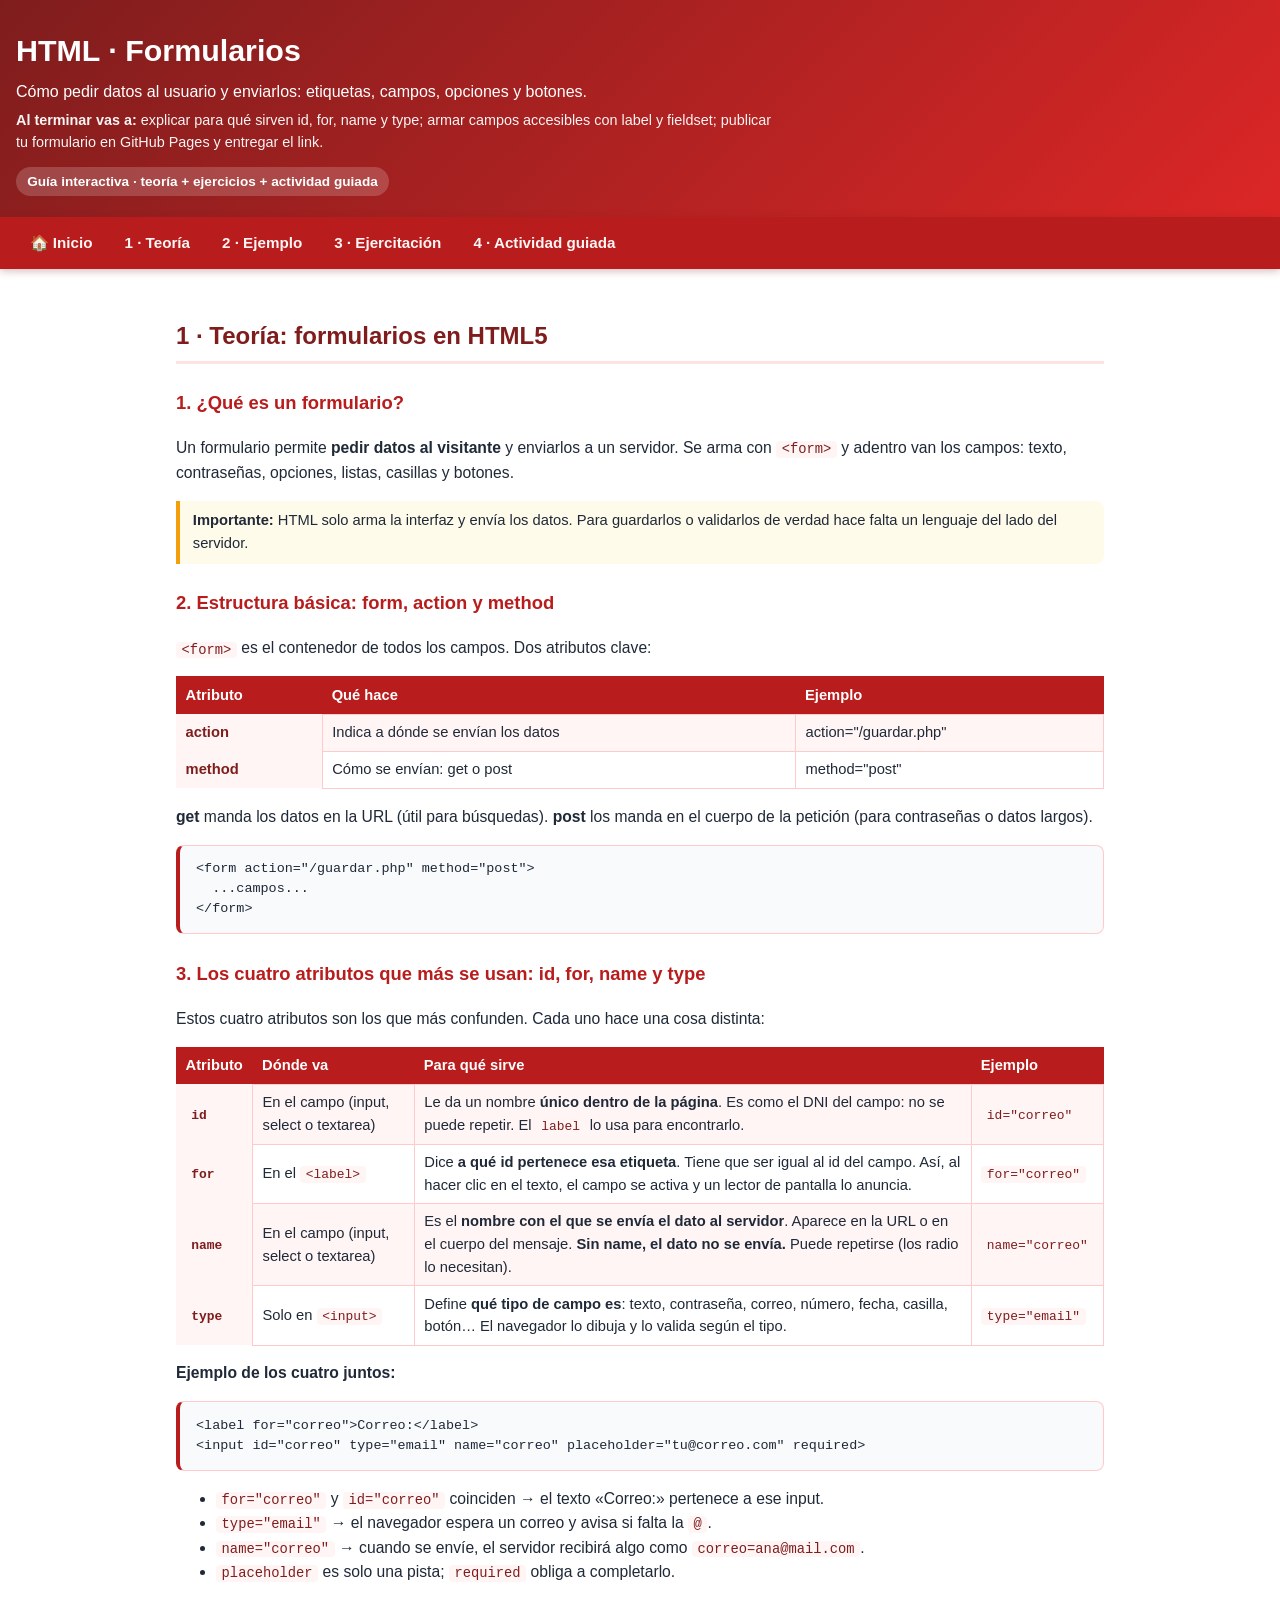
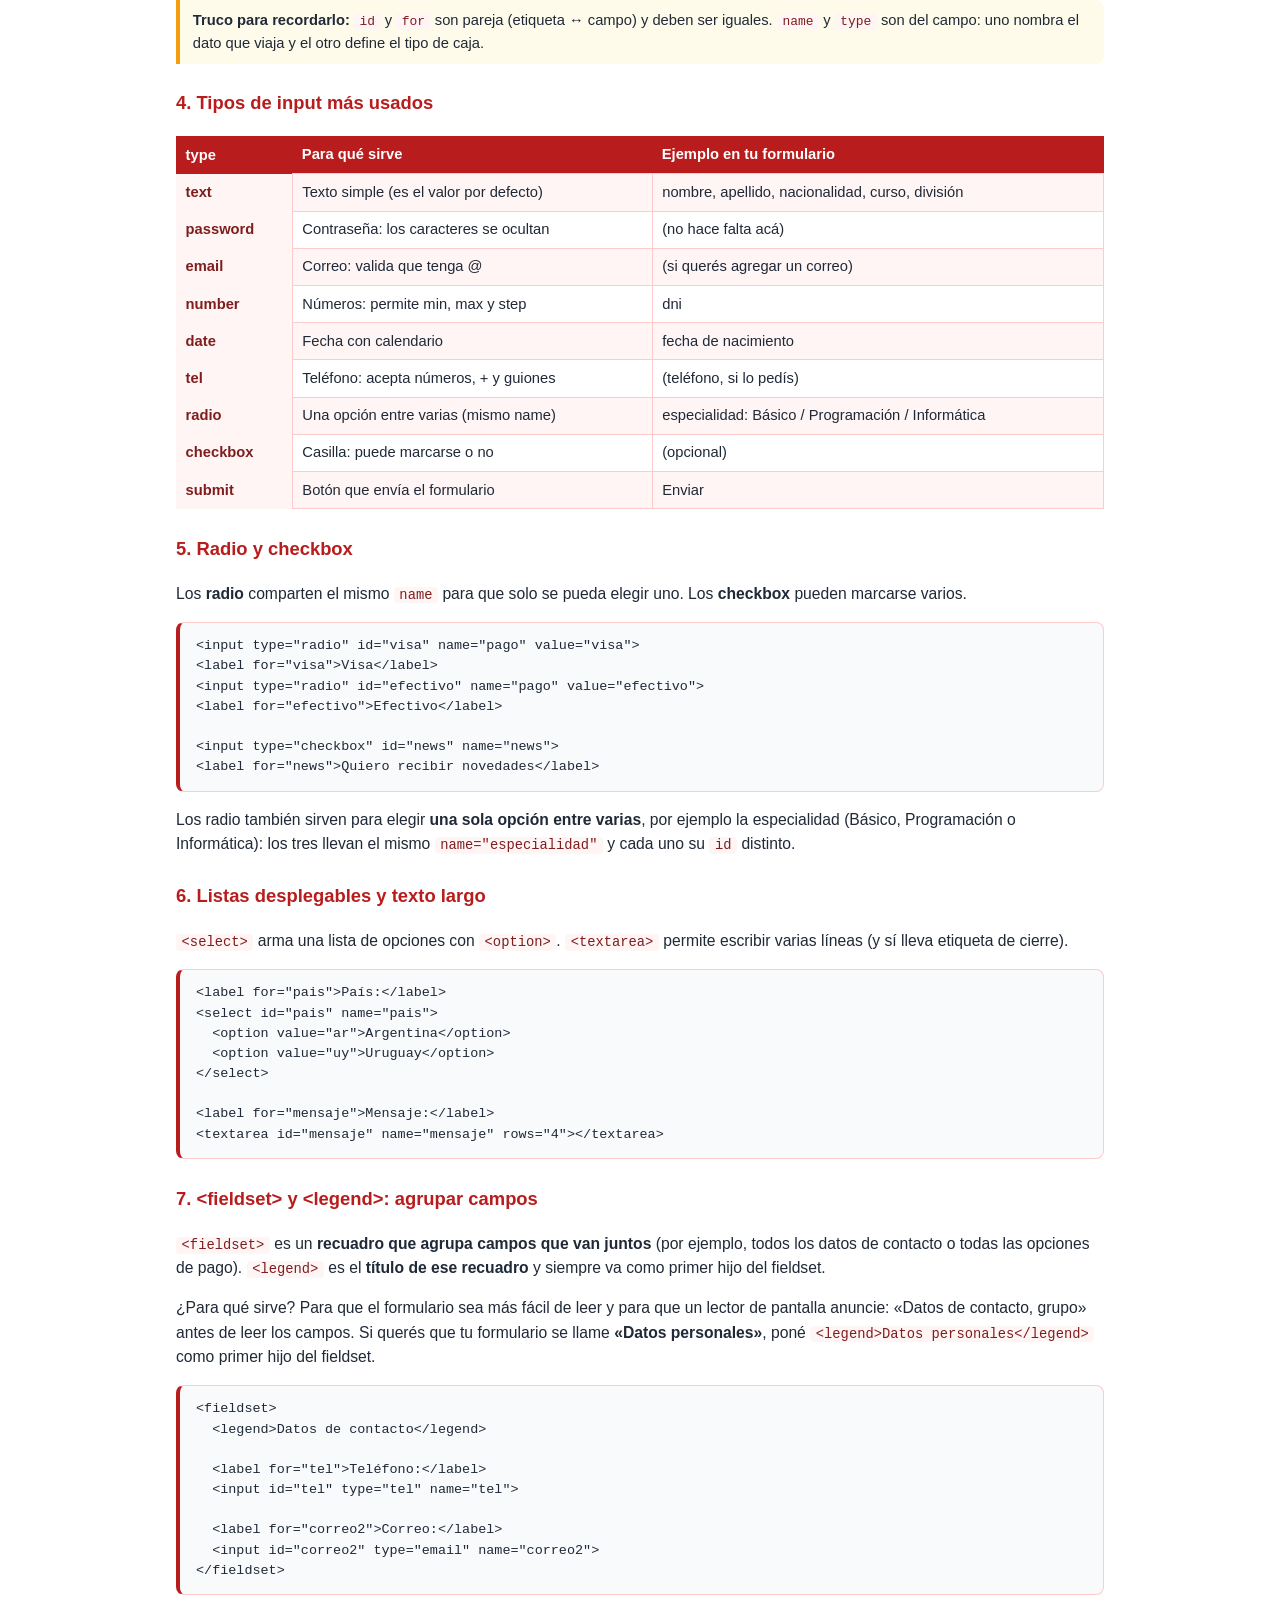
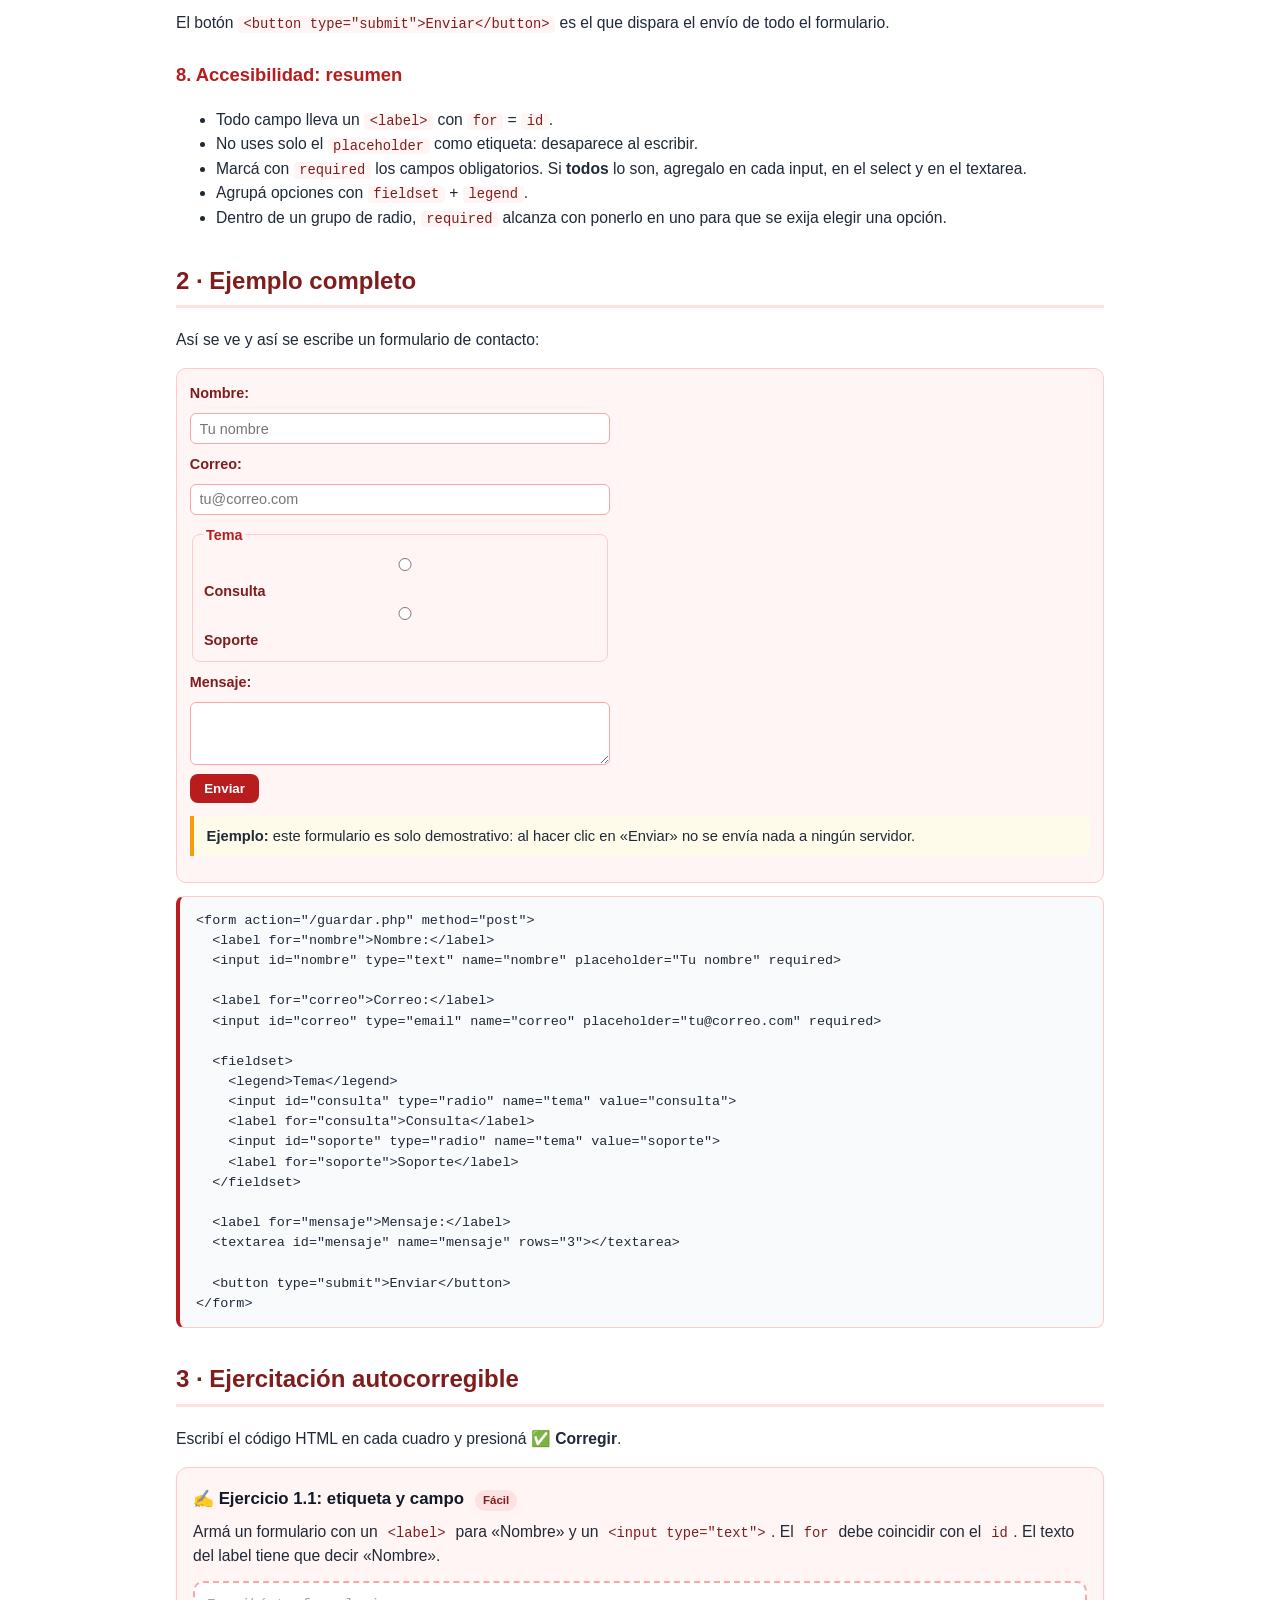
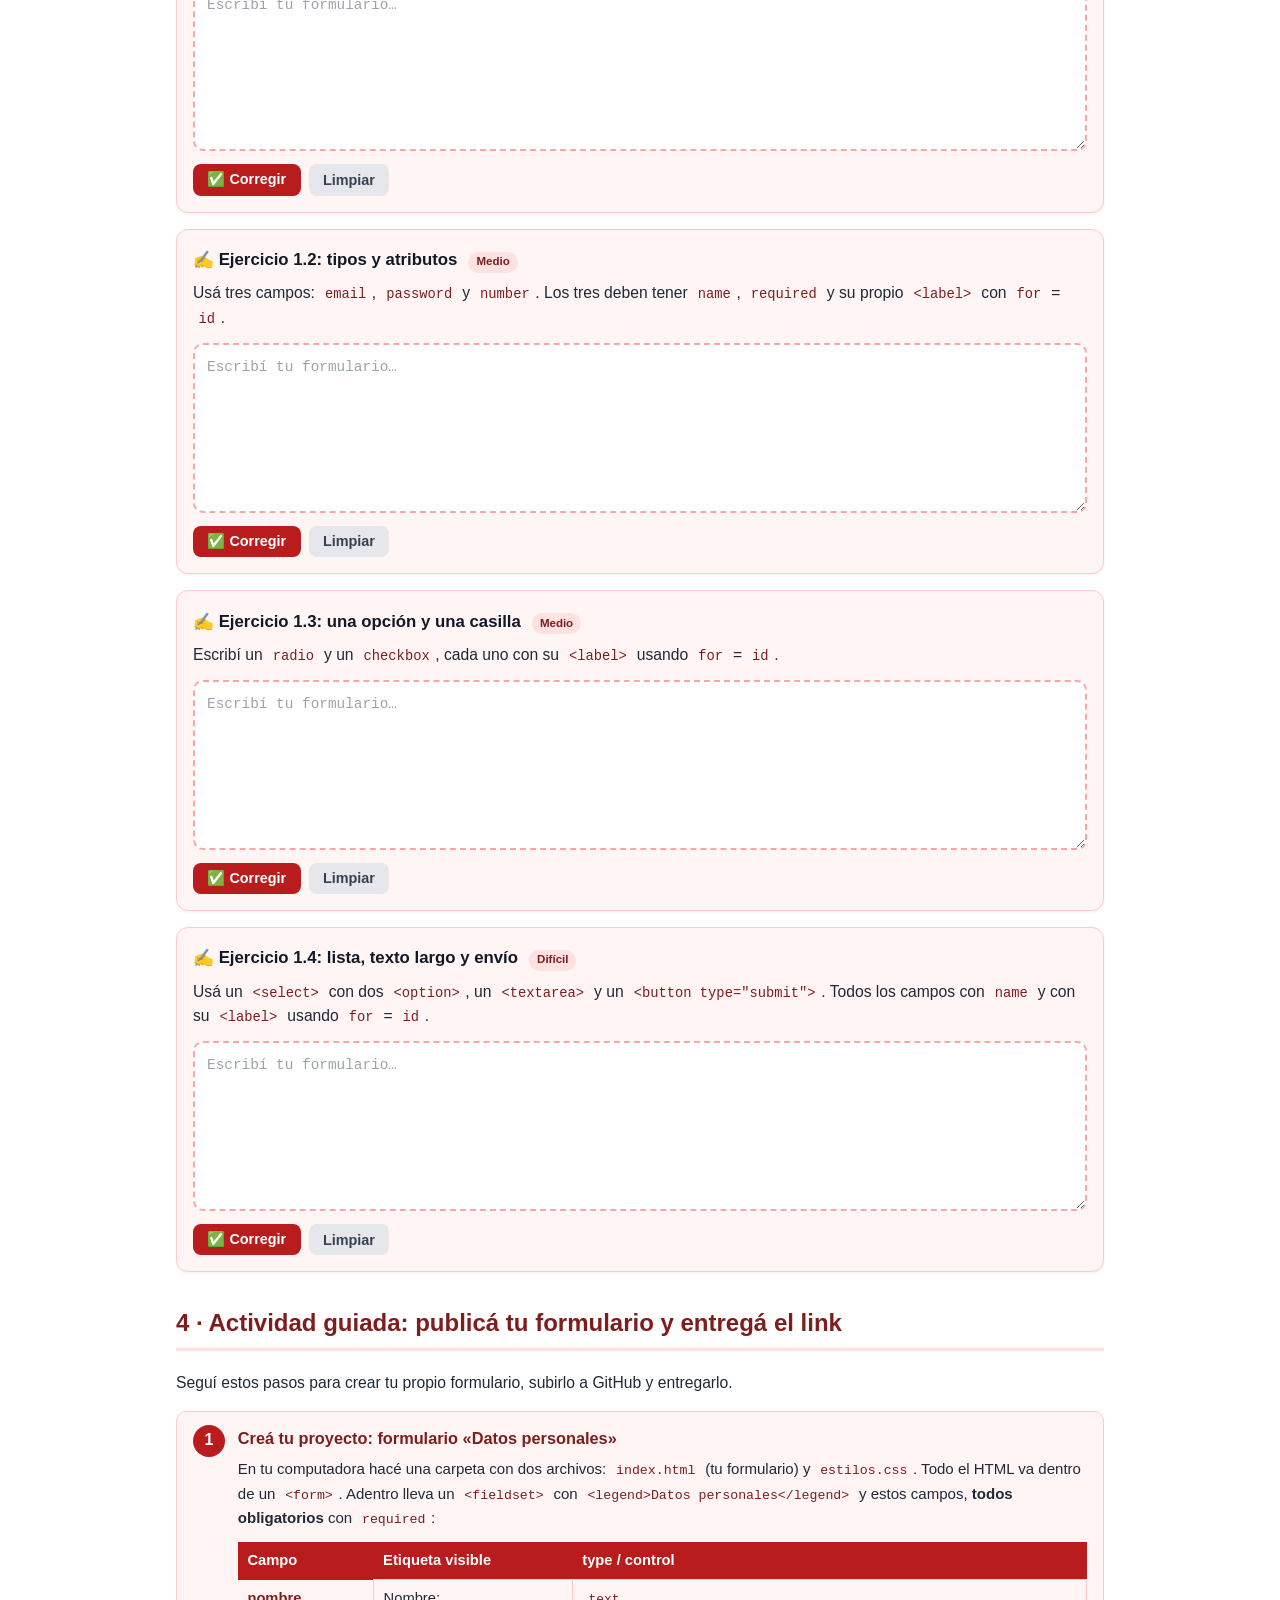
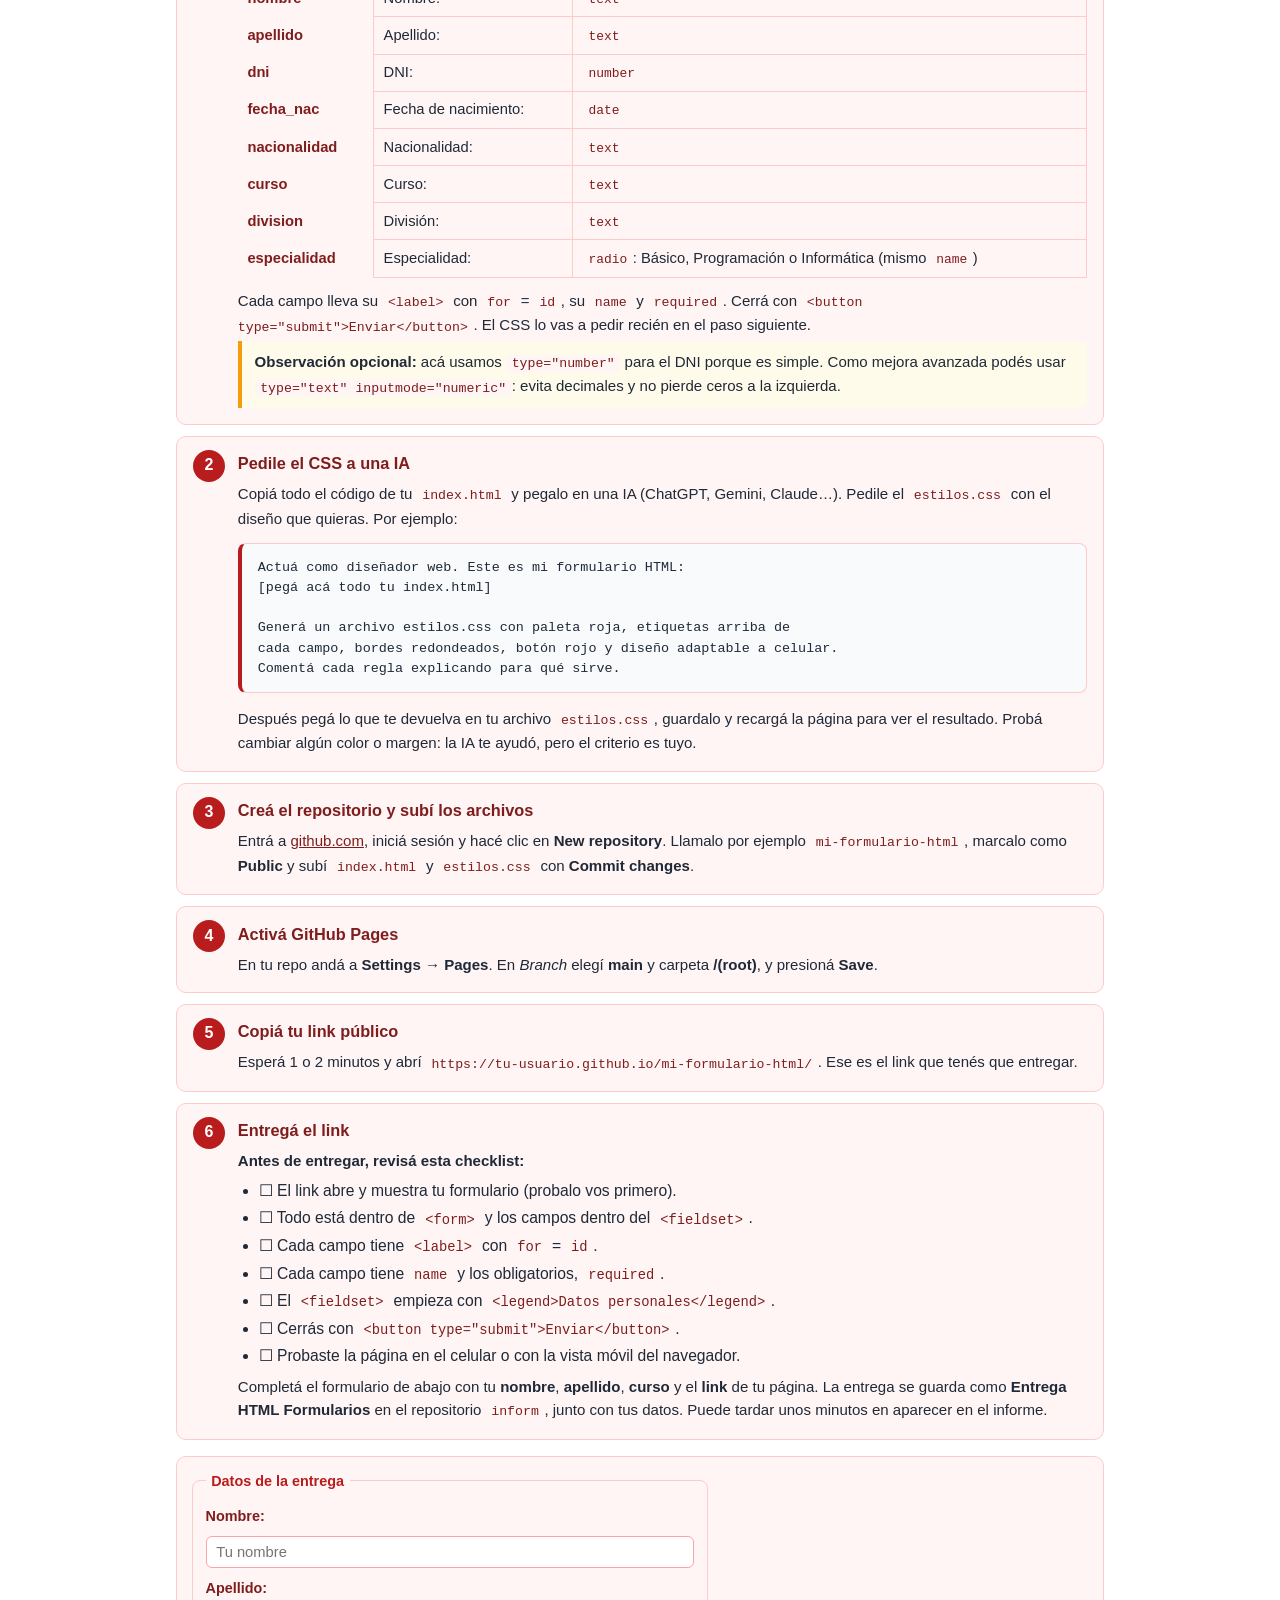
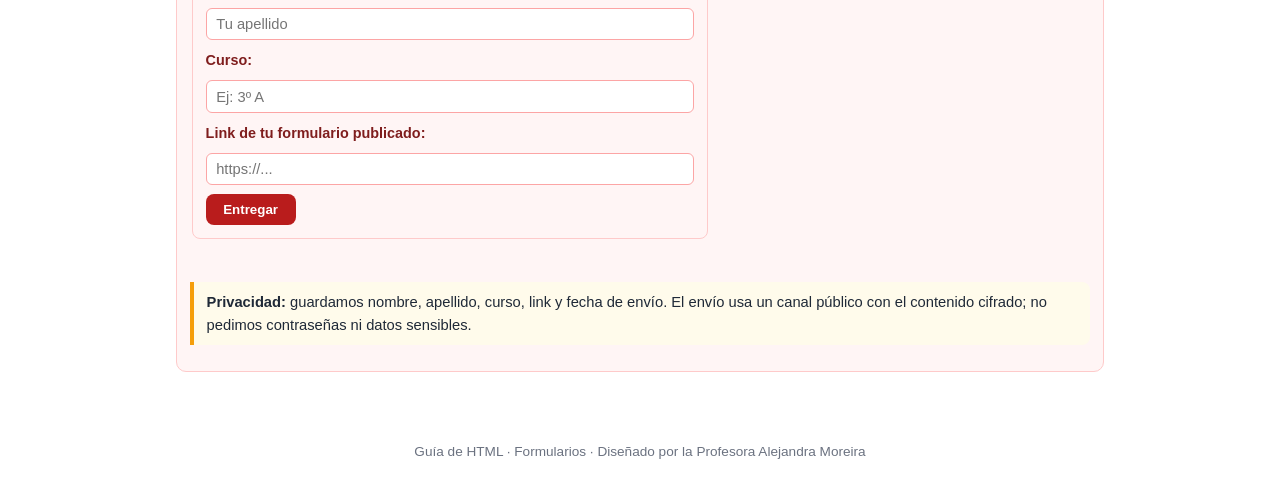
==== commit 8039880a: "Quitar soluciones esperadas y ajustar el credito docente" ====
--- a/formularios/index.html
+++ b/formularios/index.html
@@ -408,7 +408,7 @@
 
 </main>
 
-<footer>Guía de HTML · Formularios · Diseñado por Profesora Alejandra Moreira</footer>
+<footer>Guía de HTML · Formularios · Diseñado por la Profesora Alejandra Moreira</footer>
 
 <script>
 /* ---------- Ejercicios ---------- */
--- a/estilos.css
+++ b/estilos.css
@@ -143,15 +143,6 @@
 .si{color:var(--verde);font-weight:700}
 .no{color:var(--rojo);font-weight:700}
 .pista{display:block;margin-top:.15rem;color:#92400e;font-weight:400;font-size:.85rem}
-details.solucion{
-  margin-top:.7rem;background:#fff;border:1px solid var(--borde);
-  border-radius:8px;padding:.5rem .75rem;
-}
-details.solucion summary{cursor:pointer;font-weight:700;color:var(--rojo)}
-details.solucion pre{
-  white-space:pre-wrap;font-family:Consolas,"Courier New",monospace;
-  font-size:.84rem;margin:.5rem 0 0;
-}
 .pasos-actividad{margin:1rem 0}
 .paso-item{
   display:flex;gap:.8rem;align-items:flex-start;
